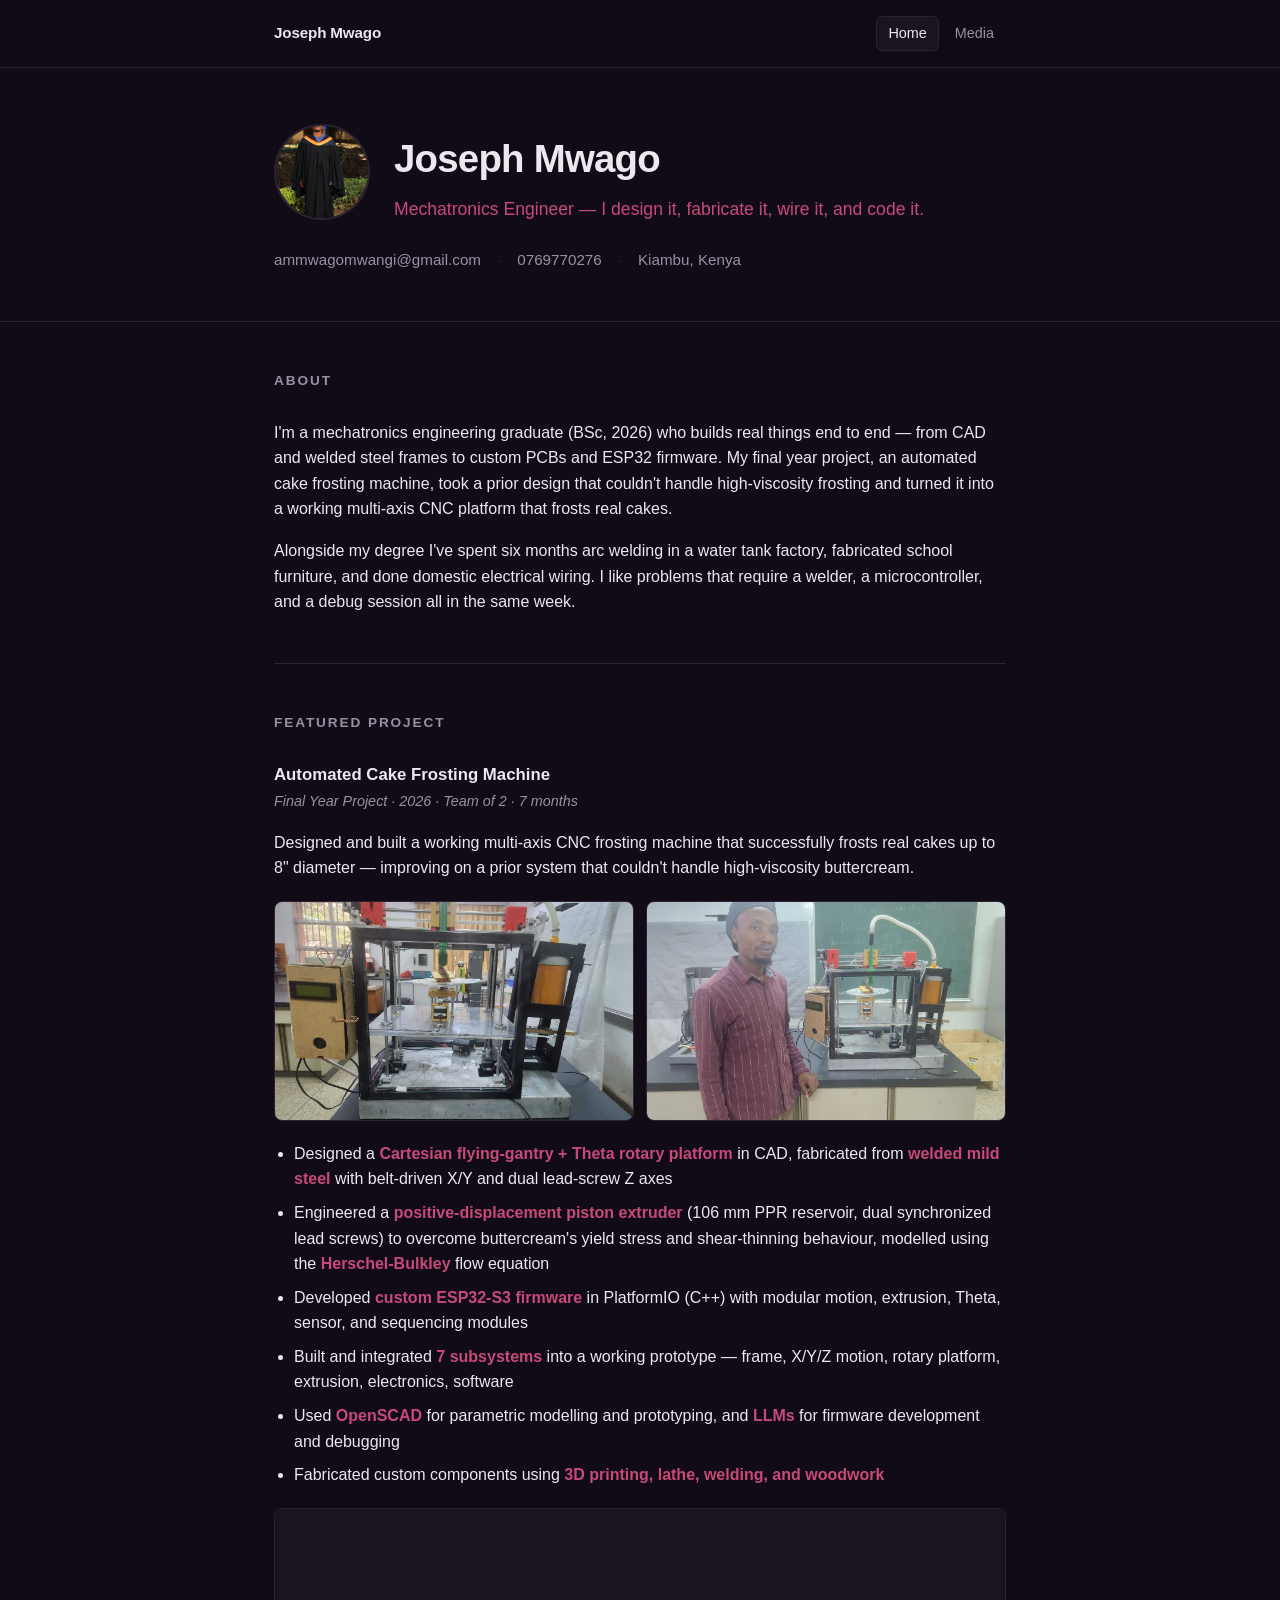
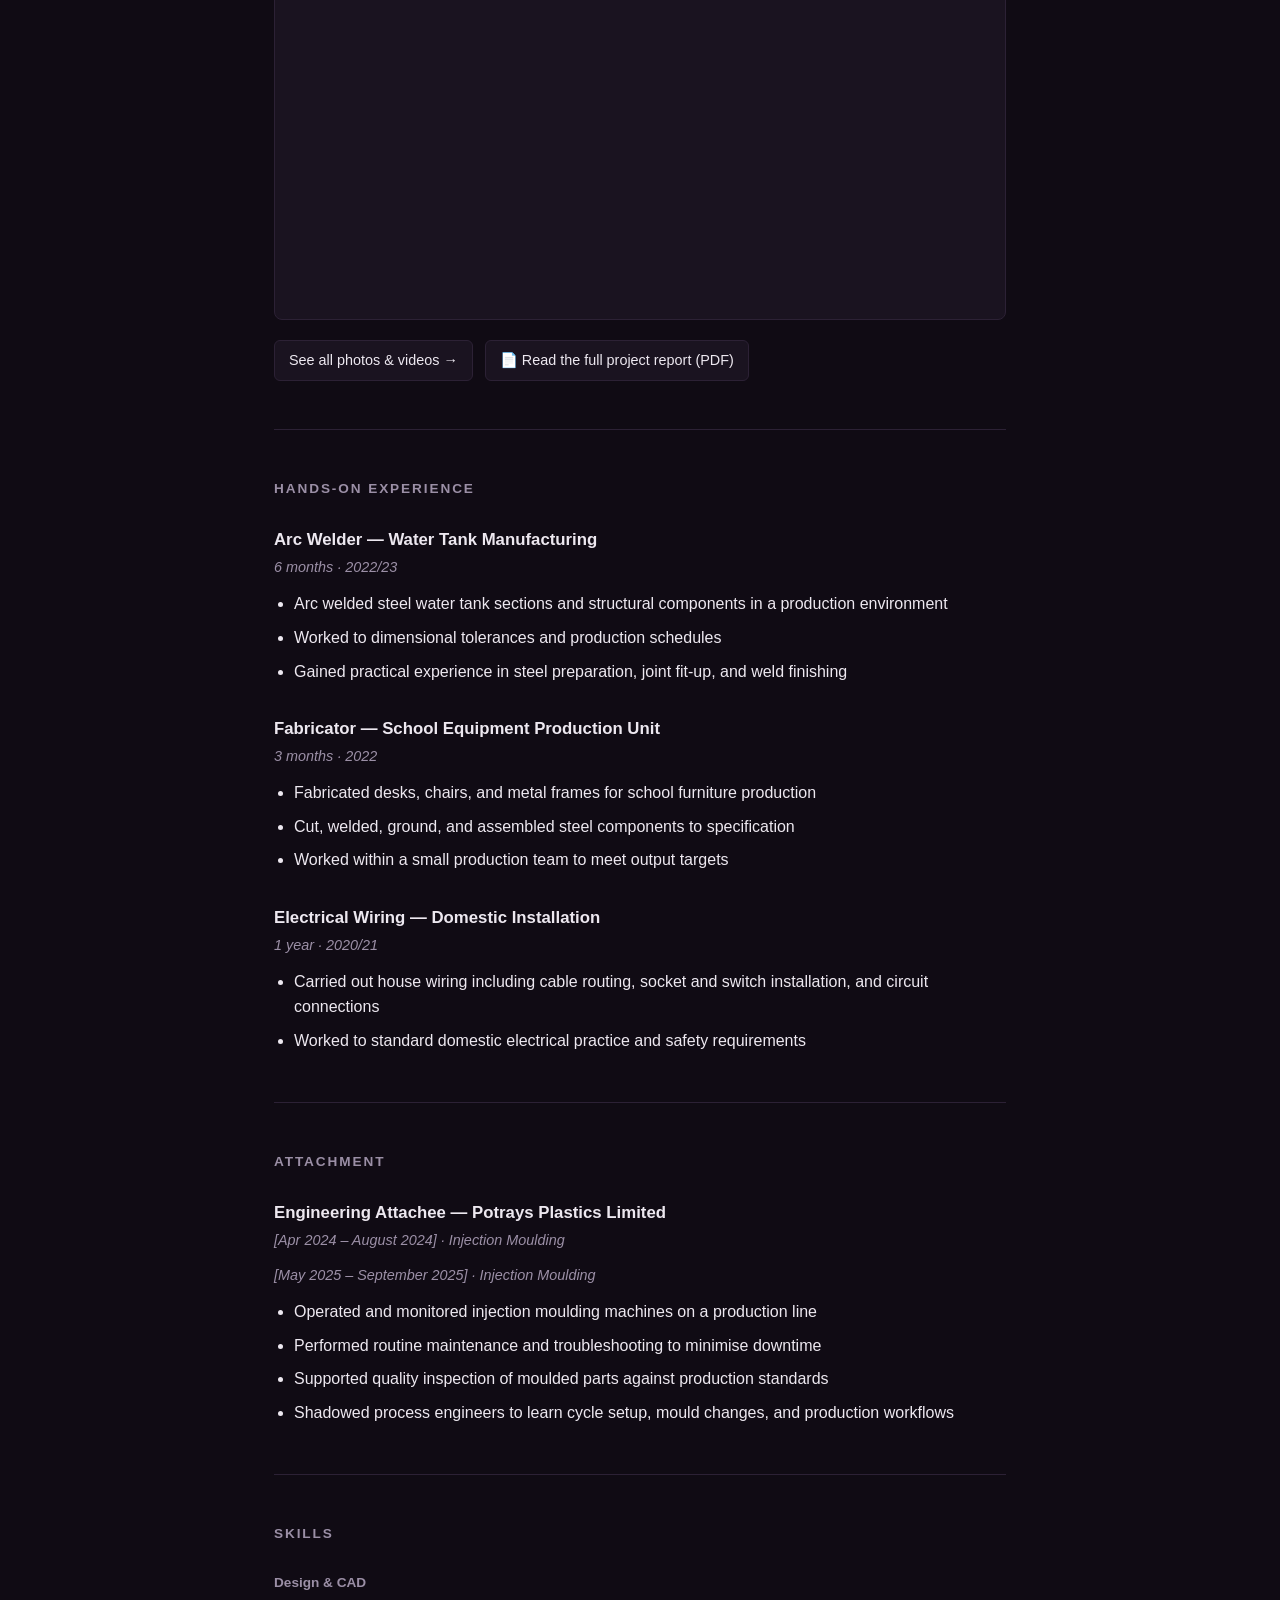
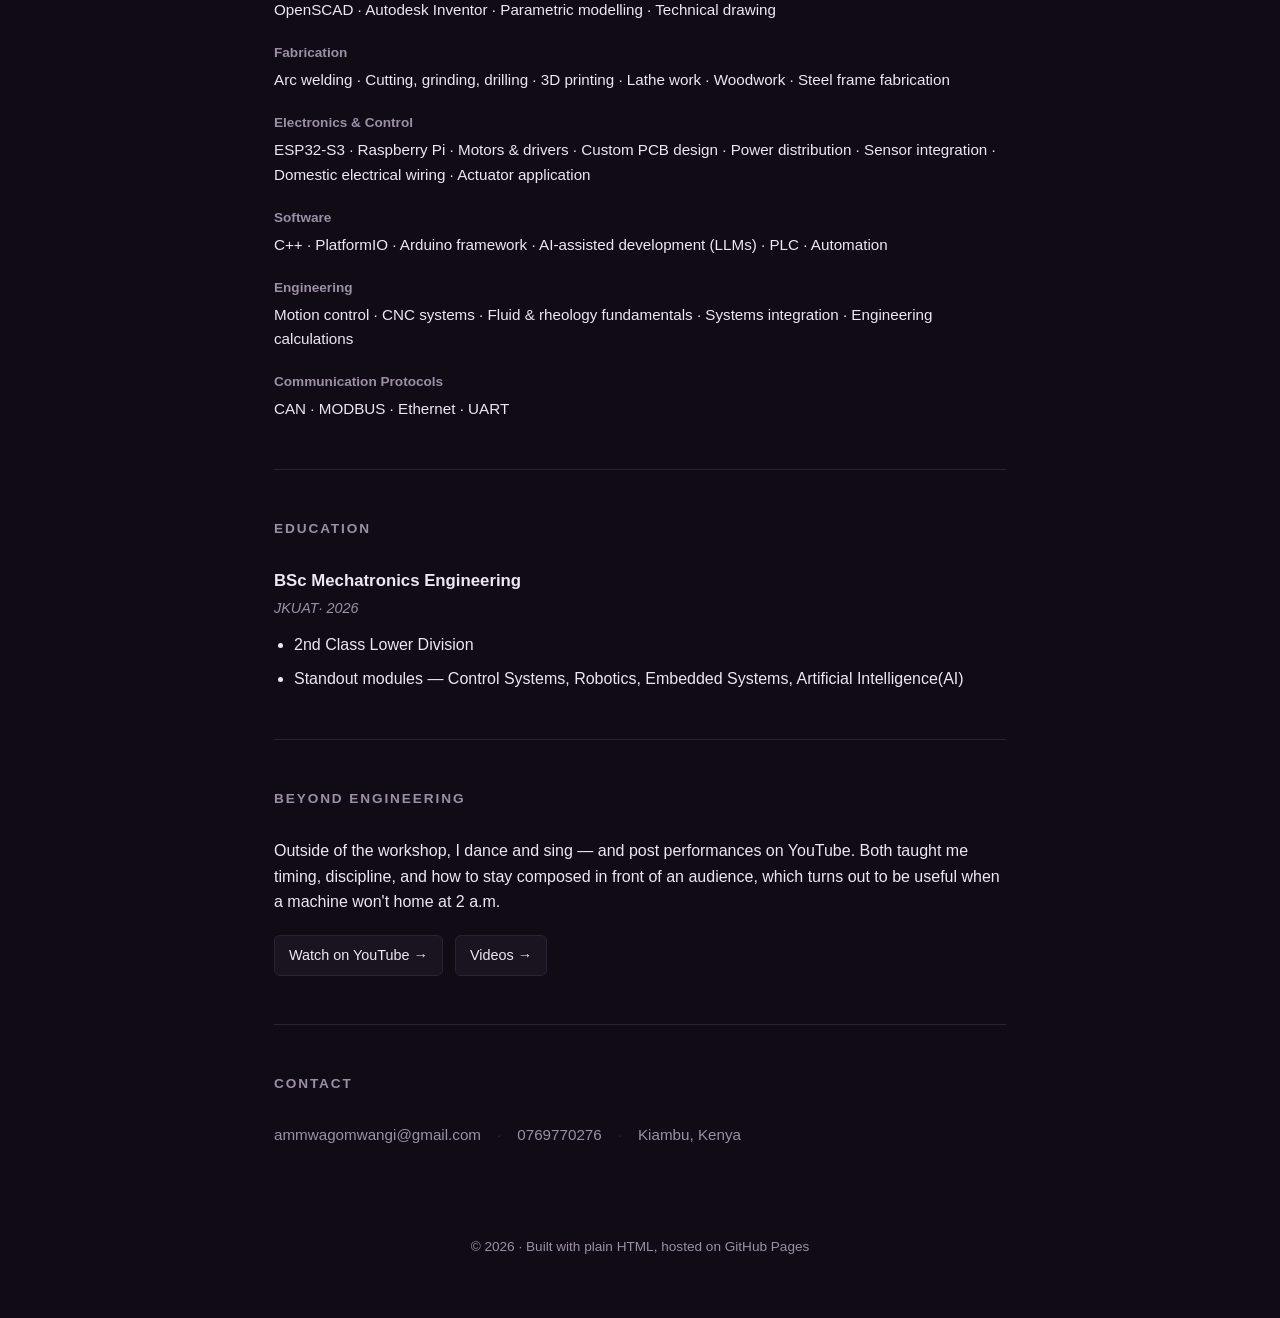
==== index.html @ ef643265 "Update index.html" ====
<!DOCTYPE html>
<html lang="en">
<head>
<meta charset="UTF-8">
<meta name="viewport" content="width=device-width, initial-scale=1.0">
<title>Joseph Mwago — Mechatronics Engineer</title>
<meta name="description" content="Mechatronics engineer — I design it, weld it, wire it, and code it.">
<link rel="stylesheet" href="css/style.css">
</head>
<body>

<nav class="topnav">
  <div class="wrap nav-wrap">
    <a href="index.html" class="nav-brand">Joseph Mwago</a>
    <div class="nav-links">
      <a href="index.html" class="active">Home</a>
      <a href="media.html">Media</a>
    </div>
  </div>
</nav>

<header class="hero">
  <div class="wrap">
    <div class="hero-top">
      <a href="images/profile.jpg" target="_blank">
  <img class="avatar" src="images/profile.jpg" alt="Joseph Mwago"
       onerror="this.style.display='none'">
</a>
      <div>
        <h1>Joseph Mwago</h1>
        <p class="tagline">Mechatronics Engineer — I design it, fabricate it, wire it, and code it.</p>
      </div>
    </div>
    <div class="contact">
      <a href="mailto:[email]">ammwagomwangi@gmail.com</a>
      <span class="sep">·</span>
      <span>0769770276</span>
      <span class="sep">·</span>
      <span>Kiambu, Kenya</span>
    </div>
  </div>
</header>

<main class="wrap">

  <section class="about">
    <h2>About</h2>
    <p>I'm a mechatronics engineering graduate (BSc, 2026) who builds real things end to end — from CAD and welded steel frames to custom PCBs and ESP32 firmware. My final year project, an automated cake frosting machine, took a prior design that couldn't handle high-viscosity frosting and turned it into a working multi-axis CNC platform that frosts real cakes.</p>
    <p>Alongside my degree I've spent six months arc welding in a water tank factory, fabricated school furniture, and done domestic electrical wiring. I like problems that require a welder, a microcontroller, and a debug session all in the same week.</p>
  </section>

  <section>
    <h2>Featured Project</h2>
    <div class="entry">
      <h3>Automated Cake Frosting Machine</h3>
      <p class="meta">Final Year Project · 2026 · Team of 2 · 7 months</p>
      <p>Designed and built a working multi-axis CNC frosting machine that successfully frosts real cakes up to 8" diameter — improving on a prior system that couldn't handle high-viscosity buttercream.</p>

      <div class="gallery gallery-2">
        <a href="images/photo-132.jpg" target="_blank">
  <img src="images/photo-132.jpg" alt="Frosting machine — front view" onerror="this.parentElement.style.display='none'">
</a>
<a href="images/photo-135.jpg" target="_blank">
  <img src="images/photo-135.jpg" alt="Frosting machine — isometric view" onerror="this.parentElement.style.display='none'">
</a>
      </div>

      <ul>
        <li>Designed a <strong>Cartesian flying-gantry + Theta rotary platform</strong> in CAD, fabricated from <strong>welded mild steel</strong> with belt-driven X/Y and dual lead-screw Z axes</li>
        <li>Engineered a <strong>positive-displacement piston extruder</strong> (106 mm PPR reservoir, dual synchronized lead screws) to overcome buttercream's yield stress and shear-thinning behaviour, modelled using the <strong>Herschel-Bulkley</strong> flow equation</li>
        <li>Developed <strong>custom ESP32-S3 firmware</strong> in PlatformIO (C++) with modular motion, extrusion, Theta, sensor, and sequencing modules</li>
        <li>Built and integrated <strong>7 subsystems</strong> into a working prototype — frame, X/Y/Z motion, rotary platform, extrusion, electronics, software</li>
        <li>Used <strong>OpenSCAD</strong> for parametric modelling and prototyping, and <strong>LLMs</strong> for firmware development and debugging</li>
        <li>Fabricated custom components using <strong>3D printing, lathe, welding, and woodwork</strong></li>
      </ul>
      <div class="video-embed">
        <iframe src="https://go.screenpal.com/player/cOQXiVnwE08"
                title="Cake frosting demo"
                loading="lazy" allowfullscreen frameborder="0" scrolling="no"></iframe>
      </div>
      <div class="project-links">
        <a href="media.html">See all photos &amp; videos →</a>
        <a href="report/report.pdf">📄 Read the full project report (PDF)</a>
      </div>
    </div>
  </section>

  <section>
    <h2>Hands-On Experience</h2>

    <div class="entry">
      <h3>Arc Welder — Water Tank Manufacturing</h3>
      <p class="meta">6 months · 2022/23 </p>
      <ul>
        <li>Arc welded steel water tank sections and structural components in a production environment</li>
        <li>Worked to dimensional tolerances and production schedules</li>
        <li>Gained practical experience in steel preparation, joint fit-up, and weld finishing</li>
      </ul>
    </div>

    <div class="entry">
      <h3>Fabricator — School Equipment Production Unit</h3>
      <p class="meta">3 months · 2022</p>
      <ul>
        <li>Fabricated desks, chairs, and metal frames for school furniture production</li>
        <li>Cut, welded, ground, and assembled steel components to specification</li>
        <li>Worked within a small production team to meet output targets</li>
      </ul>
    </div>

    <div class="entry">
      <h3>Electrical Wiring — Domestic Installation</h3>
      <p class="meta">1 year · 2020/21</p>
      <ul>
        <li>Carried out house wiring including cable routing, socket and switch installation, and circuit connections</li>
        <li>Worked to standard domestic electrical practice and safety requirements</li>
      </ul>
    </div>
  </section>

  <section>
    <h2>Attachment</h2>
    <div class="entry">
      <h3>Engineering Attachee — Potrays Plastics Limited</h3>
      <p class="meta">[Apr 2024 – August 2024] · Injection Moulding</p>
      <p class="meta">[May 2025 – September 2025] · Injection Moulding</p>
      <ul>
        <li>Operated and monitored injection moulding machines on a production line</li>
        <li>Performed routine maintenance and troubleshooting to minimise downtime</li>
        <li>Supported quality inspection of moulded parts against production standards</li>
        <li>Shadowed process engineers to learn cycle setup, mould changes, and production workflows</li>
      </ul>
    </div>
  </section>

  <section>
    <h2>Skills</h2>

    <div class="skill-group">
      <div class="label">Design &amp; CAD</div>
      <div class="items">OpenSCAD · Autodesk Inventor · Parametric modelling · Technical drawing</div>
    </div>
    <div class="skill-group">
      <div class="label">Fabrication</div>
      <div class="items">Arc welding · Cutting, grinding, drilling · 3D printing · Lathe work · Woodwork · Steel frame fabrication</div>
    </div>
    <div class="skill-group">
      <div class="label">Electronics &amp; Control</div>
      <div class="items">ESP32-S3 · Raspberry Pi · Motors &amp; drivers · Custom PCB design · Power distribution · Sensor integration · Domestic electrical wiring · Actuator application</div>
    </div>
    <div class="skill-group">
      <div class="label">Software</div>
      <div class="items">C++ · PlatformIO · Arduino framework · AI-assisted development (LLMs) · PLC · Automation</div>
    </div>
    <div class="skill-group">
      <div class="label">Engineering</div>
      <div class="items">Motion control · CNC systems · Fluid &amp; rheology fundamentals · Systems integration · Engineering calculations</div>
    </div>
   <div class="skill-group">
  <div class="label">Communication Protocols</div>
  <div class="items">CAN · MODBUS · Ethernet · UART</div>
</div>
  </section>

  <section>
    <h2>Education</h2>
    <div class="entry">
      <h3>BSc Mechatronics Engineering</h3>
      <p class="meta">JKUAT· 2026</p>
      <ul>
        <li>2nd Class Lower Division</li>
        <li>Standout modules —  Control Systems, Robotics, Embedded Systems, Artificial Intelligence(AI)</li>
      </ul>
    </div>
  </section>

  <section class="beyond">
    <h2>Beyond Engineering</h2>
    <p>Outside of the workshop, I dance and sing — and post performances on YouTube. Both taught me timing, discipline, and how to stay composed in front of an audience, which turns out to be useful when a machine won't home at 2 a.m.</p>
    <div class="project-links">
      <a href="https://www.youtube.com/watch?v=da2PcmJx1p8&list=RDda2PcmJx1p8&start_radio=1&pp=ygUQdXNpbmlob2xkbWUgZG93bqAHAQ%3D%3D">Watch on YouTube →</a>
      <a href="https://www.tiktok.com/@managrilla">Videos →</a>
    </div>
  </section>

  <section>
    <h2>Contact</h2>
    <div class="contact">
      <a href="mailto:ammwagomwangi@gmail.com">ammwagomwangi@gmail.com</a>
      <span class="sep">·</span>
      <span>0769770276</span>
      <span class="sep">·</span>
      <span>Kiambu, Kenya</span>
    </div>
  </section>

</main>

<footer>
  <div class="wrap">
    © 2026 · Built with plain HTML, hosted on GitHub Pages
  </div>
</footer>

</body>
</html>
---- css/style.css ----
:root {
  --bg: #100b14;
  --surface: #1a1320;
  --surface-hi: #221a2b;
  --border: #2c2135;
  --text: #ede8f0;
  --muted: #9b8fa6;
  --accent: #a33661;
  --accent-hover: #c94a7a;
  --accent-dim: #6b2140;
  --maxw: 780px;
}

* { box-sizing: border-box; }
html { scroll-behavior: smooth; }

body {
  margin: 0;
  background: var(--bg);
  color: var(--text);
  font-family: -apple-system, BlinkMacSystemFont, "Segoe UI", Roboto, Helvetica, Arial, sans-serif;
  line-height: 1.6;
  font-size: 16px;
  -webkit-font-smoothing: antialiased;
}

.wrap {
  max-width: var(--maxw);
  margin: 0 auto;
  padding: 0 24px;
}

/* Top nav */
.topnav {
  border-bottom: 1px solid var(--border);
  background: rgba(16, 11, 20, 0.85);
  backdrop-filter: blur(8px);
  position: sticky;
  top: 0;
  z-index: 50;
}
.nav-wrap {
  display: flex;
  align-items: center;
  justify-content: space-between;
  padding-top: 16px;
  padding-bottom: 16px;
}
.nav-brand {
  color: var(--text);
  text-decoration: none;
  font-weight: 600;
  font-size: 0.95rem;
  letter-spacing: -0.01em;
}
.nav-links {
  display: flex;
  gap: 4px;
}
.nav-links a {
  color: var(--muted);
  text-decoration: none;
  font-size: 0.9rem;
  padding: 6px 12px;
  border-radius: 6px;
  transition: color 0.15s, background 0.15s;
}
.nav-links a:hover {
  color: var(--text);
  background: var(--surface);
}
.nav-links a.active {
  color: var(--text);
  background: var(--surface);
  border: 1px solid var(--border);
  padding: 5px 11px;
}

/* Hero */
header.hero {
  padding: 56px 0 48px;
  border-bottom: 1px solid var(--border);
}
.hero-top {
  display: flex;
  align-items: center;
  gap: 24px;
  margin-bottom: 20px;
}
.avatar-link {
  display: inline-block;
  border-radius: 50%;
  line-height: 0;
  flex-shrink: 0;
  transition: transform 0.15s, box-shadow 0.15s;
}
.avatar-link:hover {
  transform: scale(1.04);
  box-shadow: 0 0 0 3px var(--accent-dim);
}
.avatar {
  width: 96px;
  height: 96px;
  border-radius: 50%;
  object-fit: cover;
  border: 2px solid var(--border);
  flex-shrink: 0;
  background: var(--surface);
}
header.hero h1 {
  font-size: 2.4rem;
  margin: 0 0 6px;
  letter-spacing: -0.02em;
}
header.hero .tagline {
  font-size: 1.1rem;
  color: var(--accent-hover);
  margin: 0;
  font-weight: 500;
}
/* Contact strip */
.contact {
  display: flex;
  flex-wrap: wrap;
  gap: 8px 16px;
  font-size: 0.95rem;
  color: var(--muted);
}
.contact a {
  color: var(--muted);
  text-decoration: none;
  border-bottom: 1px solid transparent;
  transition: color 0.15s, border-color 0.15s;
}
.contact a:hover {
  color: var(--accent-hover);
  border-bottom-color: var(--accent-dim);
}
.contact span.sep { color: var(--border); }

/* Sections */
section {
  padding: 48px 0;
  border-bottom: 1px solid var(--border);
}
section:last-of-type { border-bottom: none; }
h2 {
  font-size: 0.85rem;
  text-transform: uppercase;
  letter-spacing: 0.14em;
  color: var(--muted);
  margin: 0 0 28px;
  font-weight: 600;
}

/* About */
.about p { margin: 0 0 16px; }
.about p:last-child { margin-bottom: 0; }

/* Entries */
.entry { margin-bottom: 32px; }
.entry:last-child { margin-bottom: 0; }
.entry h3 {
  font-size: 1.05rem;
  margin: 0 0 2px;
  font-weight: 600;
}
.entry .meta {
  font-size: 0.9rem;
  color: var(--muted);
  margin: 0 0 12px;
  font-style: italic;
}
.entry ul { margin: 0; padding-left: 20px; }
.entry li { margin-bottom: 8px; }
.entry li:last-child { margin-bottom: 0; }
.entry li strong { color: var(--accent-hover); font-weight: 600; }

/* Project links */
.project-links {
  margin-top: 20px;
  display: flex;
  flex-wrap: wrap;
  gap: 12px;
}
.project-links a {
  display: inline-block;
  padding: 8px 14px;
  background: var(--surface);
  border: 1px solid var(--border);
  border-radius: 6px;
  color: var(--text);
  text-decoration: none;
  font-size: 0.9rem;
  transition: border-color 0.15s, background 0.15s, color 0.15s;
}
.project-links a:hover {
  border-color: var(--accent-dim);
  background: var(--surface-hi);
  color: var(--accent-hover);
}

/* Gallery */
.gallery {
  display: grid;
  grid-template-columns: repeat(auto-fit, minmax(220px, 1fr));
  gap: 12px;
  margin: 20px 0 20px;
}
.gallery-2 {
  grid-template-columns: repeat(auto-fit, minmax(280px, 1fr));
}
.gallery img {
  width: 100%;
  height: 220px;
  object-fit: cover;
  border-radius: 8px;
  border: 1px solid var(--border);
  background: var(--surface);
  display: block;
  transition: transform 0.2s, border-color 0.2s;
  cursor: zoom-in;
}
.gallery img:hover {
  transform: scale(1.01);
  border-color: var(--accent-dim);
}

/* Skills */
.skill-group { margin-bottom: 20px; }
.skill-group:last-child { margin-bottom: 0; }
.skill-group .label {
  font-size: 0.85rem;
  color: var(--muted);
  margin-bottom: 4px;
  font-weight: 600;
}
.skill-group .items { font-size: 0.95rem; }

/* Beyond section */
.beyond p {
  margin: 0 0 8px;
  color: var(--text);
}

/* Footer */
footer {
  padding: 40px 0 60px;
  font-size: 0.85rem;
  color: var(--muted);
  text-align: center;
}
footer a {
  color: var(--muted);
  text-decoration: none;
  border-bottom: 1px solid var(--border);
}
footer a:hover { color: var(--accent-hover); }

/* Responsive */
@media (max-width: 600px) {
  header.hero { padding: 40px 0 36px; }
  .hero-top { flex-direction: column; align-items: flex-start; gap: 16px; }
  header.hero h1 { font-size: 1.9rem; }
  header.hero .tagline { font-size: 1rem; }
  .avatar { width: 80px; height: 80px; }
  section { padding: 36px 0; }
  .gallery img { height: 180px; }
}

/* Print */
@media print {
  :root {
    --bg: #fff; --surface: #fff; --text: #000; --muted: #555;
    --accent: #6b2140; --accent-hover: #6b2140; --border: #ddd;
  }
  body { font-size: 11pt; }
  .topnav, .project-links { display: none !important; }
  header.hero { padding: 0 0 20px; }
  section { padding: 16px 0; page-break-inside: avoid; }
  a { color: #000 !important; }
  .gallery img { height: 140px; }
}
/* ============ Compact hero for media page ============ */
.hero-compact {
  padding: 40px 0 32px;
}
.hero-compact h1 {
  font-size: 2rem;
  margin: 0 0 4px;
}
.hero-compact .tagline {
  font-size: 1rem;
  color: var(--muted);
  font-weight: 400;
}

/* ============ Tabs ============ */
.tabs {
  display: flex;
  gap: 4px;
  padding: 24px 0 0;
  border-bottom: 1px solid var(--border);
  margin-bottom: 32px;
}
.tab {
  background: transparent;
  border: none;
  color: var(--muted);
  font: inherit;
  font-size: 0.95rem;
  padding: 12px 18px;
  cursor: pointer;
  border-bottom: 2px solid transparent;
  margin-bottom: -1px;
  transition: color 0.15s, border-color 0.15s;
}
.tab:hover { color: var(--text); }
.tab.active {
  color: var(--text);
  border-bottom-color: var(--accent-hover);
  font-weight: 600;
}

.tab-panel { display: none; padding-bottom: 48px; }
.tab-panel.active { display: block; }

.panel-head {
  display: flex;
  align-items: center;
  justify-content: space-between;
  flex-wrap: wrap;
  gap: 12px;
  margin-bottom: 20px;
}
.panel-hint {
  color: var(--muted);
  font-size: 0.9rem;
  margin: 0;
}

/* Primary button */
.btn-primary {
  background: var(--accent);
  color: #fff;
  border: none;
  font: inherit;
  font-size: 0.9rem;
  font-weight: 600;
  padding: 10px 18px;
  border-radius: 6px;
  cursor: pointer;
  transition: background 0.15s;
}
.btn-primary:hover { background: var(--accent-hover); }

/* ============ Photo grid ============ */
.photo-grid {
  display: grid;
  grid-template-columns: repeat(auto-fill, minmax(180px, 1fr));
  gap: 8px;
}
.photo-grid img {
  width: 100%;
  aspect-ratio: 1 / 1;
  object-fit: cover;
  border-radius: 6px;
  border: 1px solid var(--border);
  background: var(--surface);
  cursor: zoom-in;
  transition: transform 0.15s, border-color 0.15s;
}
.photo-grid img:hover {
  transform: scale(1.02);
  border-color: var(--accent-dim);
}

/* ============ Video grid ============ */
.video-grid {
  display: grid;
  grid-template-columns: repeat(auto-fit, minmax(320px, 1fr));
  gap: 16px;
}

.video-item,
.video-embed {
  position: relative;
  aspect-ratio: 16 / 9;
  background: var(--surface);
  border: 1px solid var(--border);
  border-radius: 8px;
  overflow: hidden;
}

.video-item iframe,
.video-embed iframe {
  position: absolute;
  inset: 0;
  width: 100%;
  height: 100%;
  border: 0;
}

/* Home page hero video gets breathing room around it */
.video-embed {
  margin: 20px 0;
}
/* ============ Slideshow overlay ============ */
.slideshow {
  display: none;
  position: fixed;
  inset: 0;
  background: rgba(10, 6, 12, 0.97);
  z-index: 200;
  align-items: center;
  justify-content: center;
}
.slideshow.open { display: flex; }

.slideshow img {
  max-width: calc(100% - 160px);
  max-height: calc(100% - 80px);
  object-fit: contain;
  border-radius: 4px;
  user-select: none;
}

.ss-close {
  position: absolute;
  top: 20px;
  right: 24px;
  background: transparent;
  border: none;
  color: var(--text);
  font-size: 1.5rem;
  cursor: pointer;
  padding: 8px 12px;
  border-radius: 6px;
  transition: background 0.15s;
}
.ss-close:hover { background: rgba(255, 255, 255, 0.08); }

.ss-nav {
  position: absolute;
  top: 50%;
  transform: translateY(-50%);
  background: rgba(255, 255, 255, 0.04);
  border: 1px solid var(--border);
  color: var(--text);
  font-size: 2rem;
  width: 56px;
  height: 56px;
  border-radius: 50%;
  cursor: pointer;
  display: flex;
  align-items: center;
  justify-content: center;
  transition: background 0.15s, border-color 0.15s;
}
.ss-nav:hover {
  background: rgba(255, 255, 255, 0.09);
  border-color: var(--accent-dim);
}
.ss-prev { left: 24px; }
.ss-next { right: 24px; }

.ss-counter {
  position: absolute;
  bottom: 24px;
  left: 50%;
  transform: translateX(-50%);
  color: var(--muted);
  font-size: 0.9rem;
  letter-spacing: 0.05em;
}

@media (max-width: 600px) {
  .photo-grid { grid-template-columns: repeat(auto-fill, minmax(120px, 1fr)); }
  .slideshow img { max-width: calc(100% - 32px); }
  .ss-nav { width: 44px; height: 44px; font-size: 1.5rem; }
  .ss-prev { left: 8px; }
  .ss-next { right: 8px; }
  .panel-head { flex-direction: column; align-items: flex-start; }
}
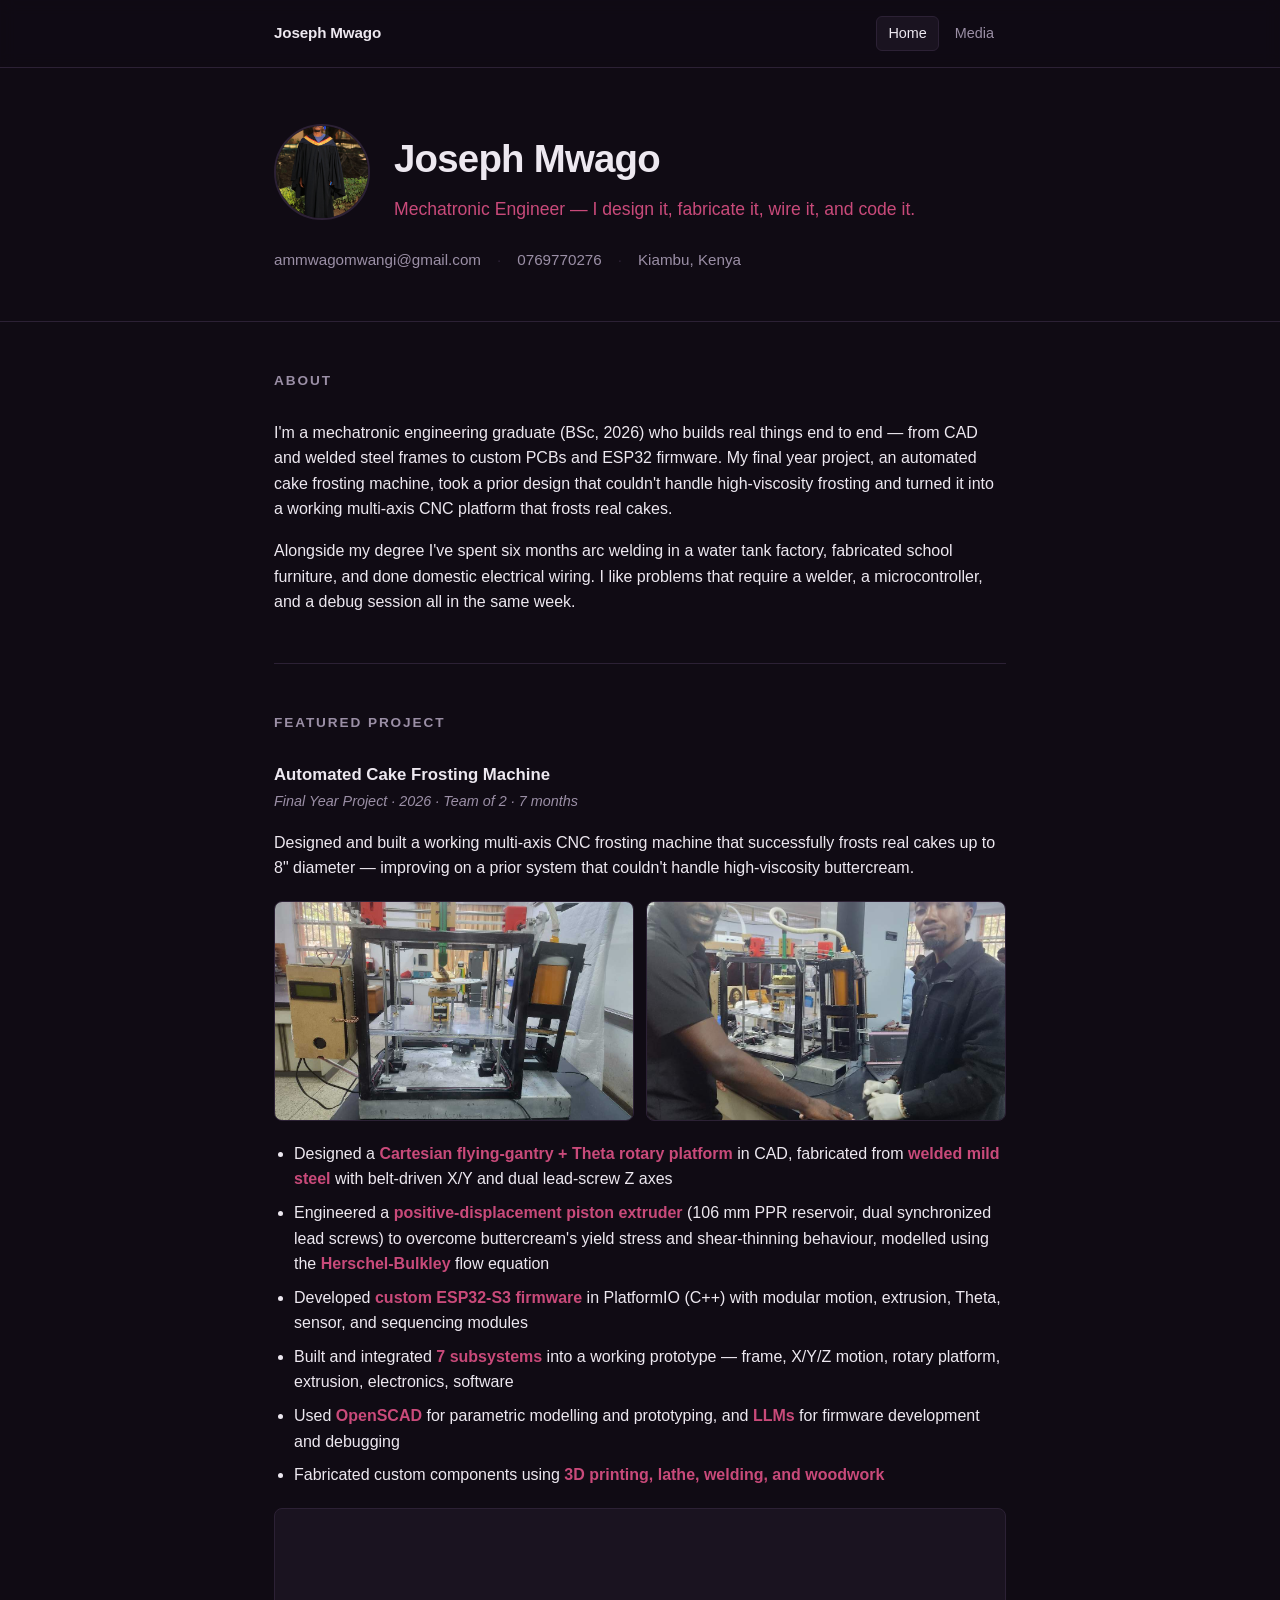
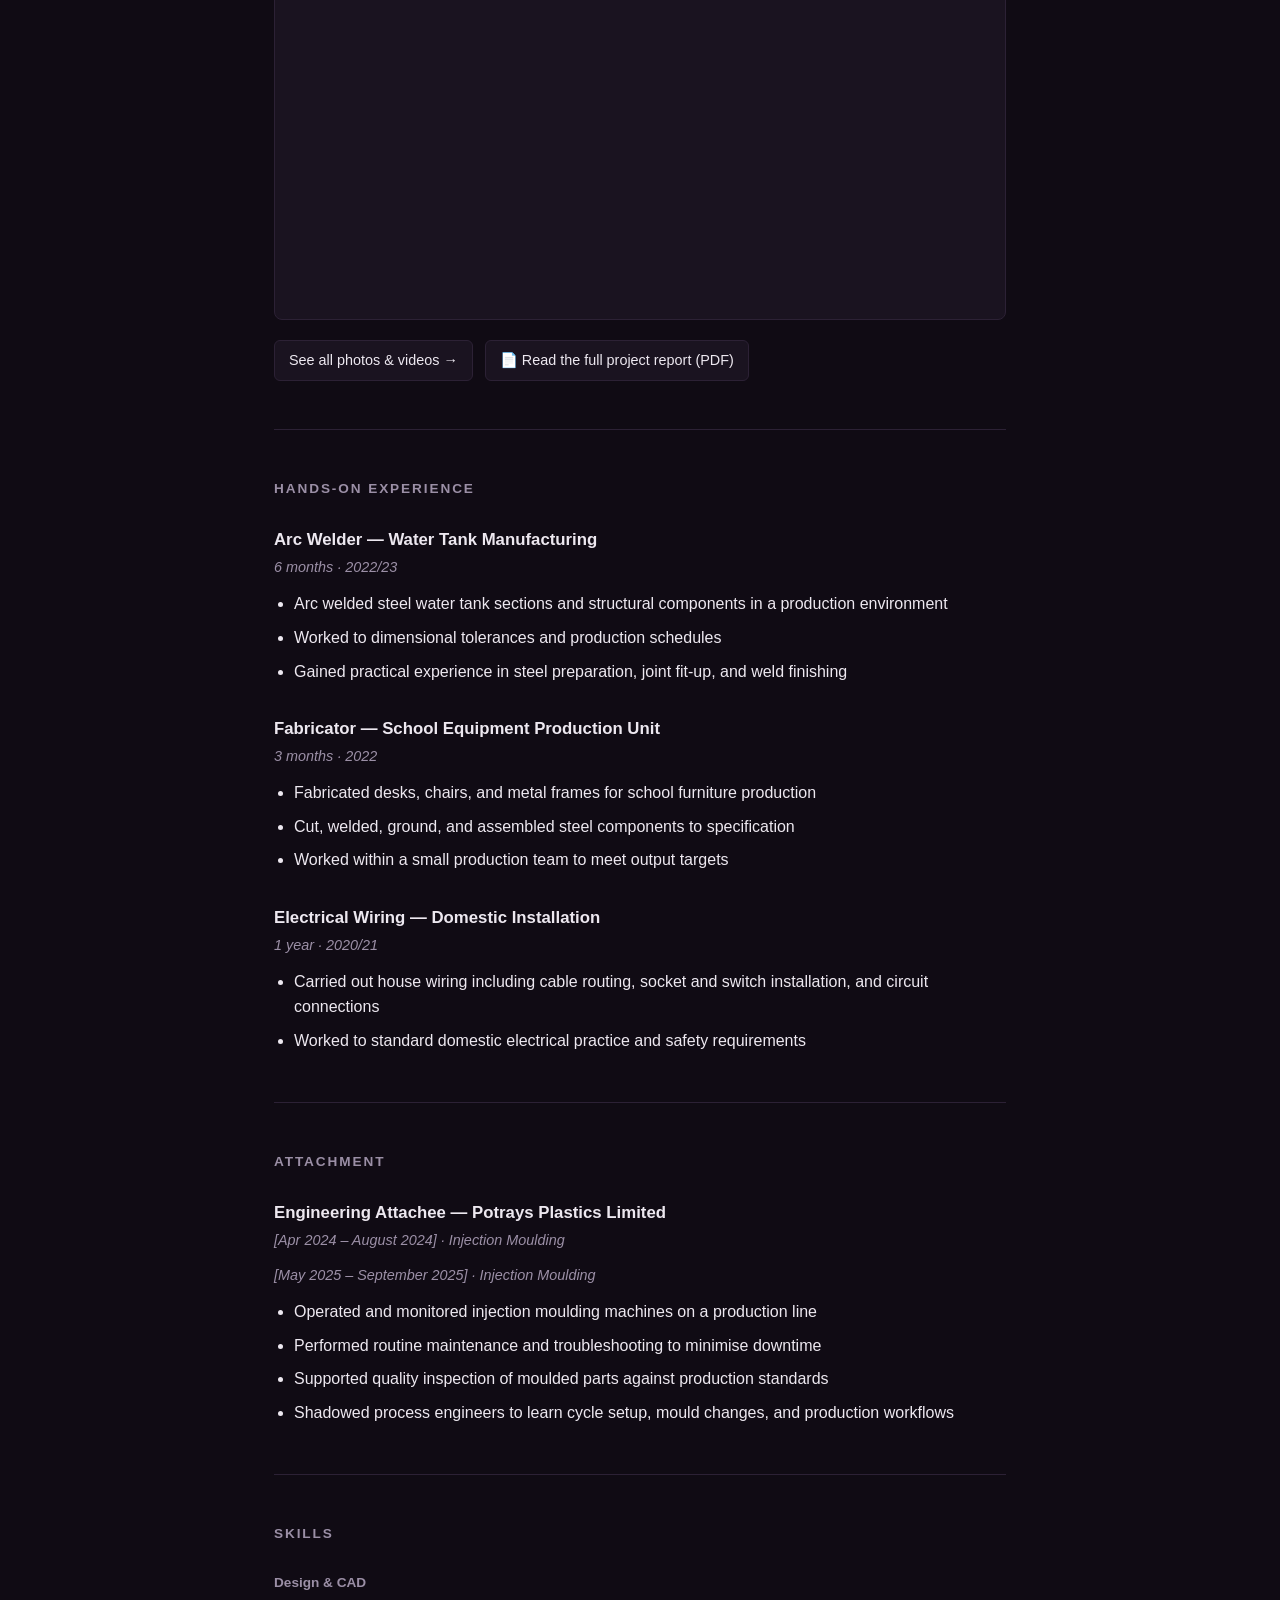
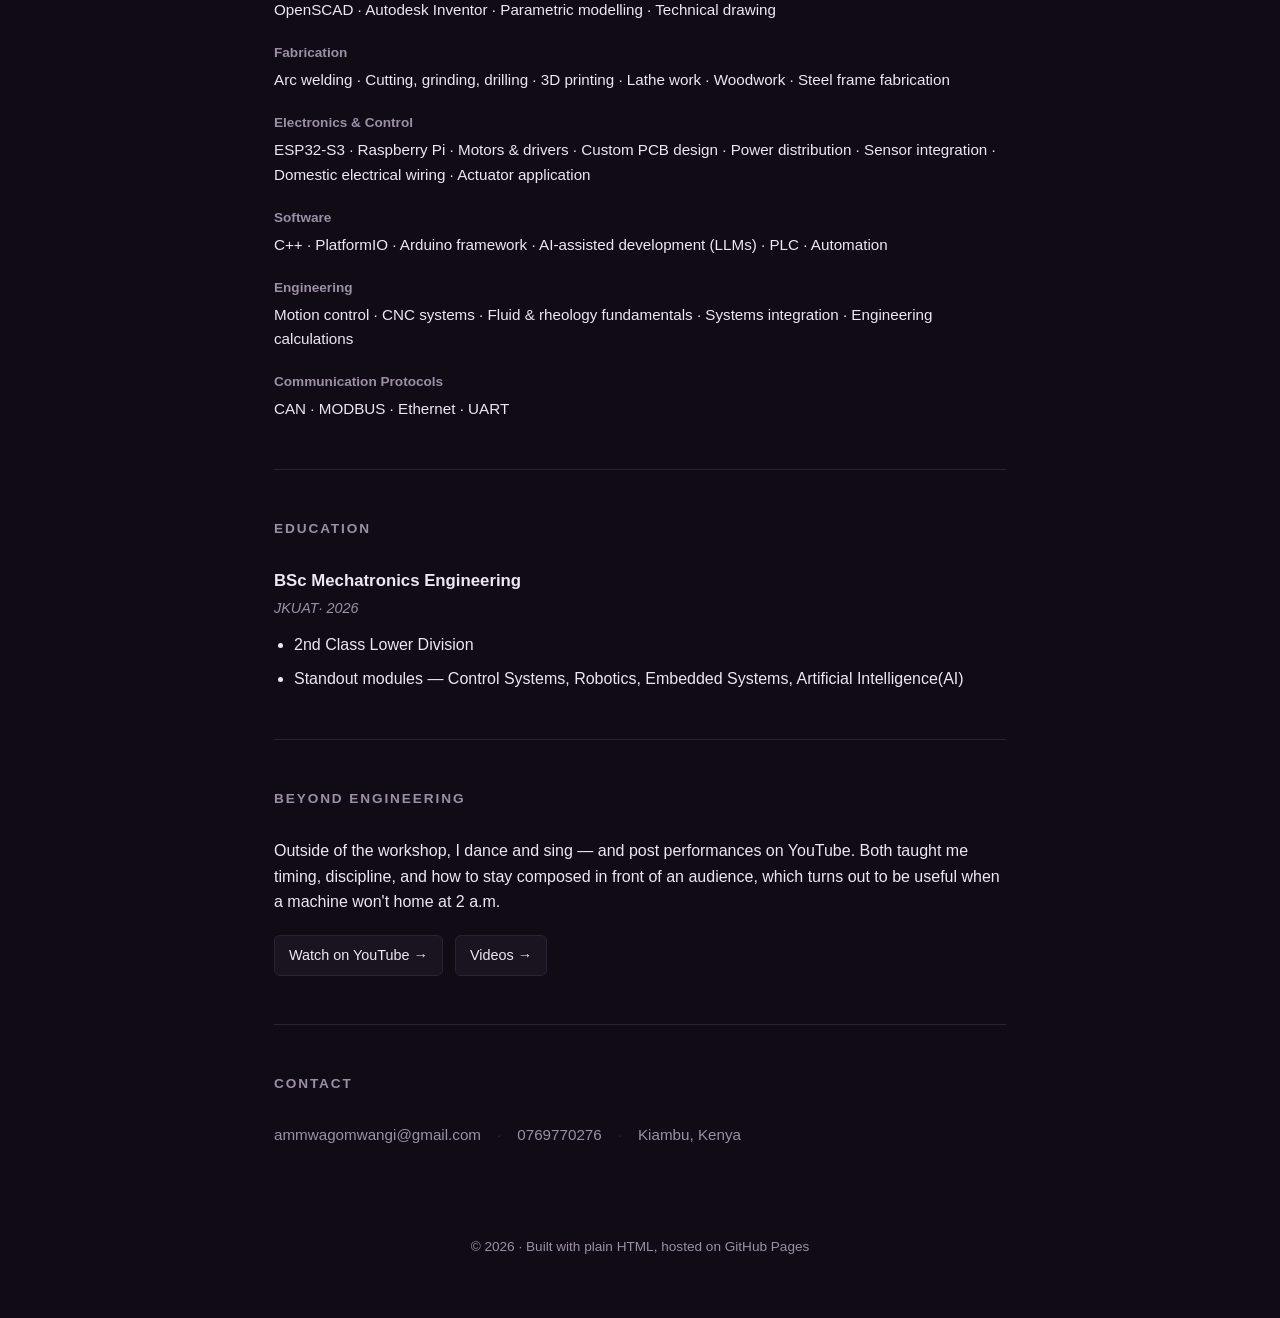
==== commit b0a600ce: "Update index.html" ====
--- a/index.html
+++ b/index.html
@@ -3,7 +3,7 @@
 <head>
 <meta charset="UTF-8">
 <meta name="viewport" content="width=device-width, initial-scale=1.0">
-<title>Joseph Mwago — Mechatronics Engineer</title>
+<title>Joseph Mwago — Mechatronic Engineer</title>
 <meta name="description" content="Mechatronics engineer — I design it, weld it, wire it, and code it.">
 <link rel="stylesheet" href="css/style.css">
 </head>
@@ -28,7 +28,7 @@
 </a>
       <div>
         <h1>Joseph Mwago</h1>
-        <p class="tagline">Mechatronics Engineer — I design it, fabricate it, wire it, and code it.</p>
+        <p class="tagline">Mechatronic Engineer — I design it, fabricate it, wire it, and code it.</p>
       </div>
     </div>
     <div class="contact">
@@ -45,7 +45,7 @@
 
   <section class="about">
     <h2>About</h2>
-    <p>I'm a mechatronics engineering graduate (BSc, 2026) who builds real things end to end — from CAD and welded steel frames to custom PCBs and ESP32 firmware. My final year project, an automated cake frosting machine, took a prior design that couldn't handle high-viscosity frosting and turned it into a working multi-axis CNC platform that frosts real cakes.</p>
+    <p>I'm a mechatronic engineering graduate (BSc, 2026) who builds real things end to end — from CAD and welded steel frames to custom PCBs and ESP32 firmware. My final year project, an automated cake frosting machine, took a prior design that couldn't handle high-viscosity frosting and turned it into a working multi-axis CNC platform that frosts real cakes.</p>
     <p>Alongside my degree I've spent six months arc welding in a water tank factory, fabricated school furniture, and done domestic electrical wiring. I like problems that require a welder, a microcontroller, and a debug session all in the same week.</p>
   </section>
 
@@ -61,7 +61,7 @@
   <img src="images/photo-132.jpg" alt="Frosting machine — front view" onerror="this.parentElement.style.display='none'">
 </a>
 <a href="images/photo-135.jpg" target="_blank">
-  <img src="images/photo-135.jpg" alt="Frosting machine — isometric view" onerror="this.parentElement.style.display='none'">
+  <img src="images/photo-135.jpg" alt="Da Engineers" onerror="this.parentElement.style.display='none'">
 </a>
       </div>
 
--- a/css/style.css
+++ b/css/style.css
@@ -275,7 +275,7 @@
     --accent: #6b2140; --accent-hover: #6b2140; --border: #ddd;
   }
   body { font-size: 11pt; }
-  .topnav, .project-links { display: none !important; }
+  .topnav, .project-links, .video-embed, .video-grid, .tabs, .slideshow { display: none !important; }
   header.hero { padding: 0 0 20px; }
   section { padding: 16px 0; page-break-inside: avoid; }
   a { color: #000 !important; }
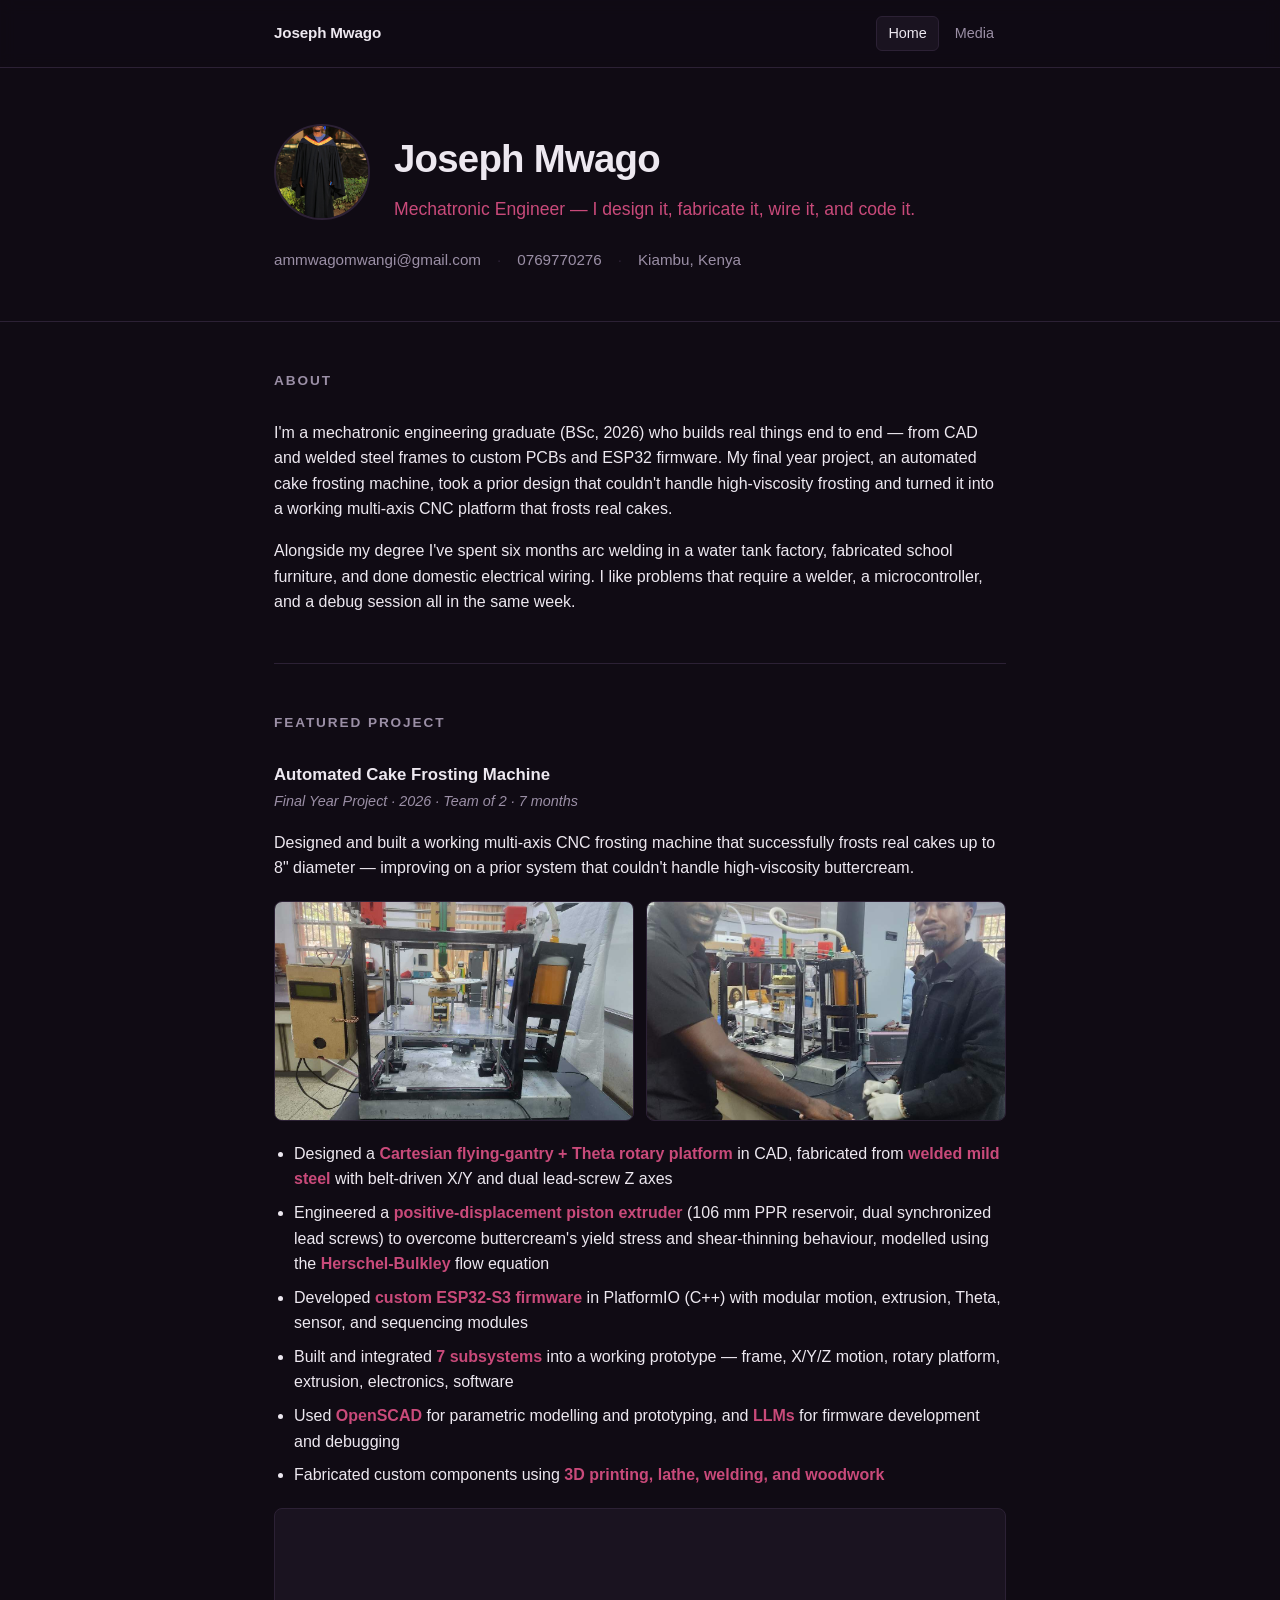
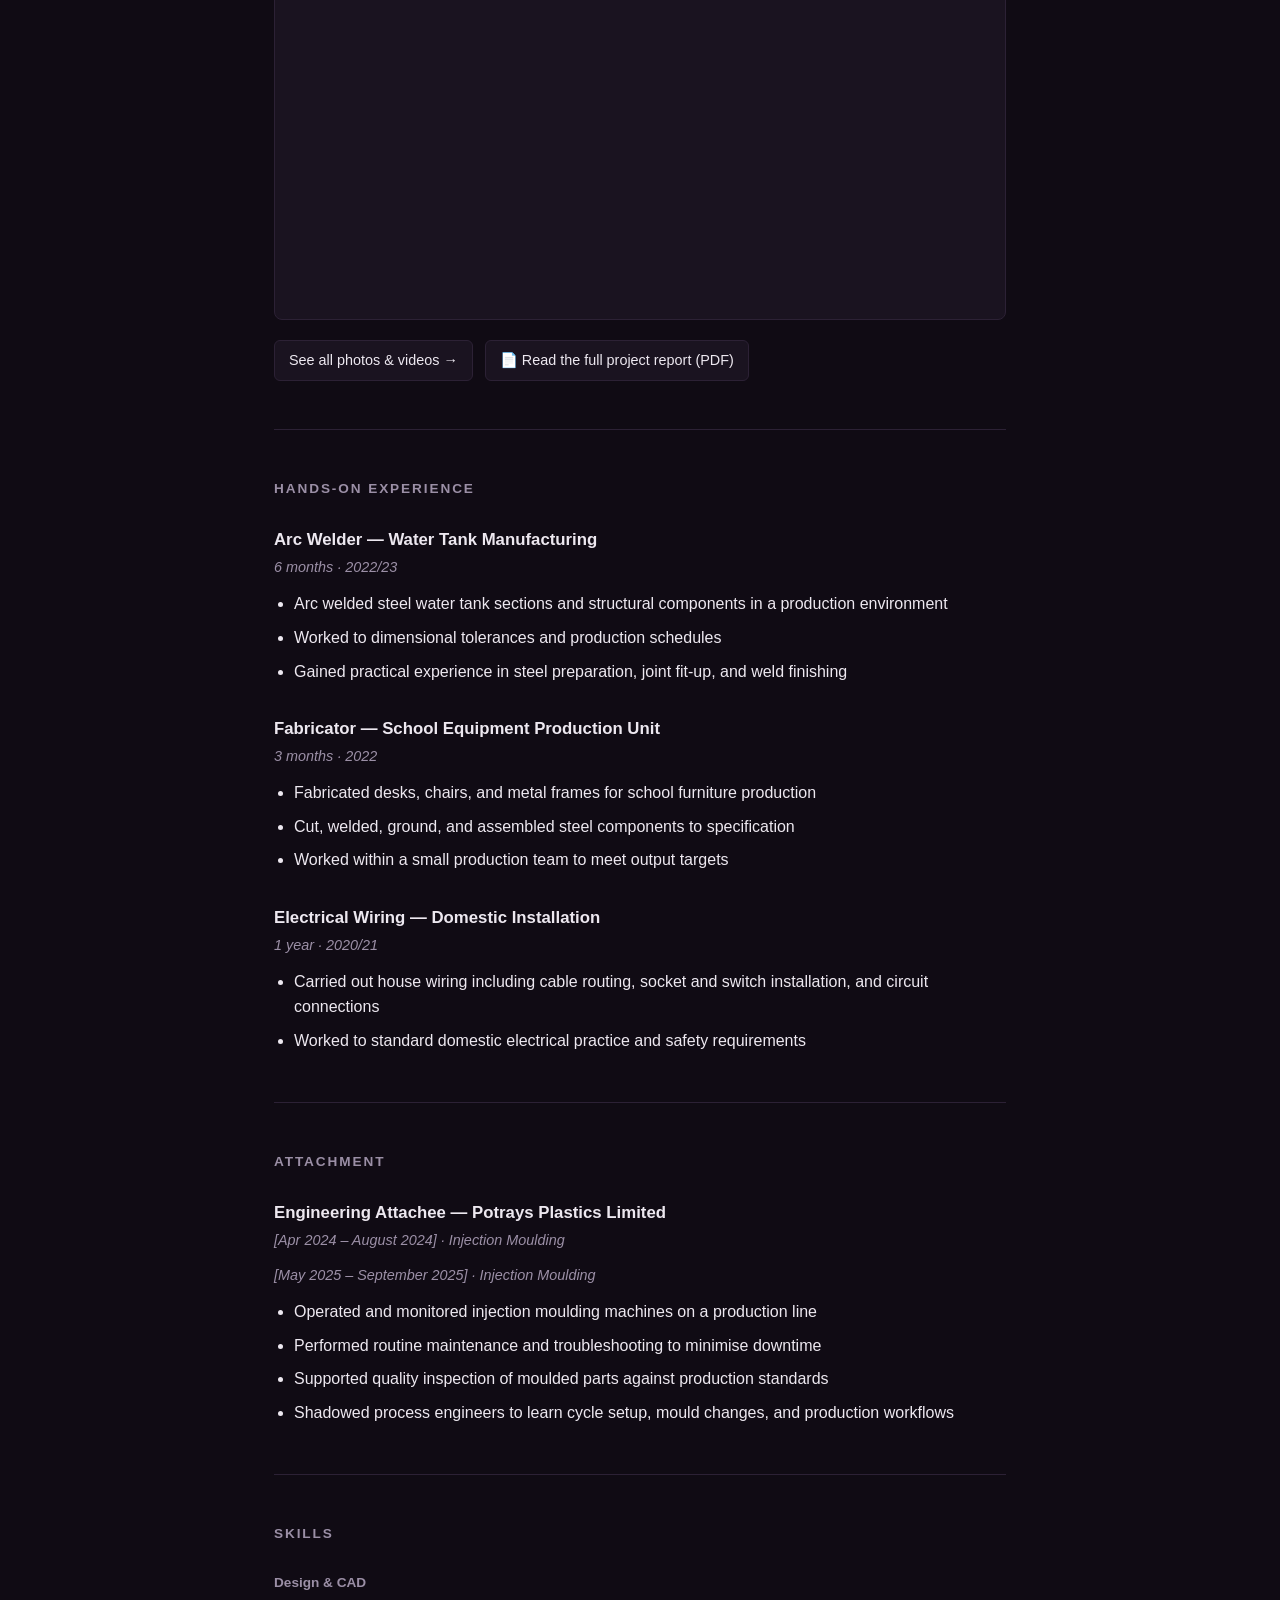
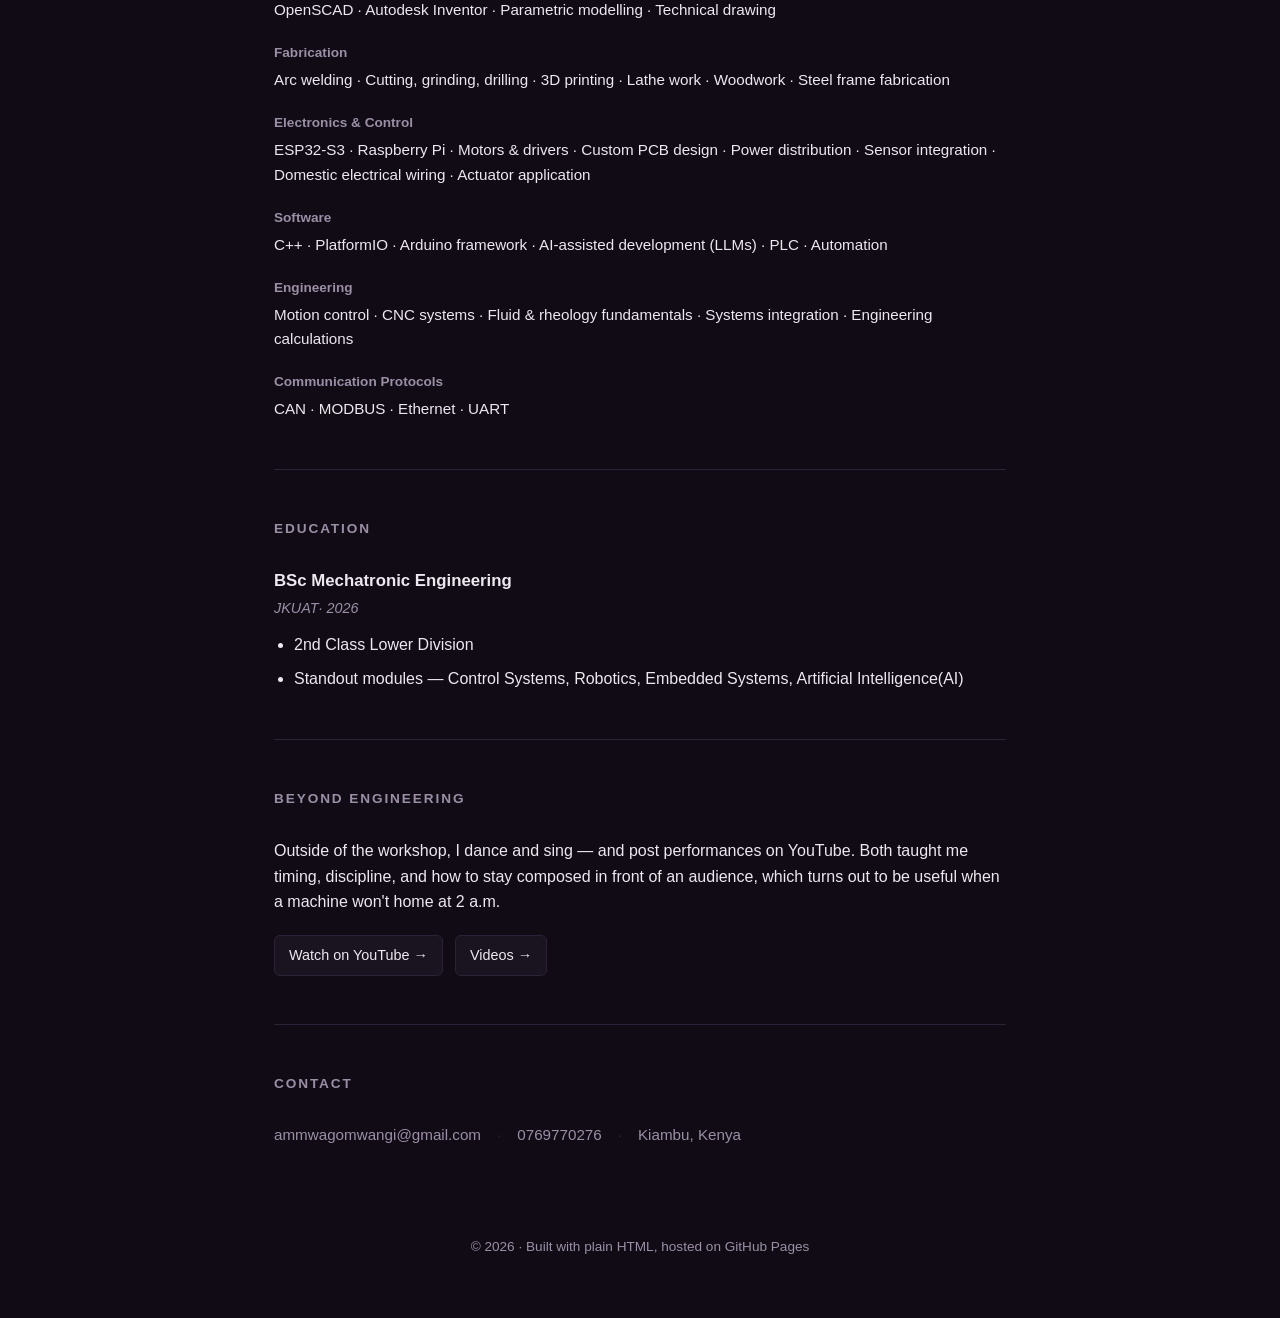
==== commit 95def231: "Update index.html" ====
--- a/index.html
+++ b/index.html
@@ -165,7 +165,7 @@
   <section>
     <h2>Education</h2>
     <div class="entry">
-      <h3>BSc Mechatronics Engineering</h3>
+      <h3>BSc Mechatronic Engineering</h3>
       <p class="meta">JKUAT· 2026</p>
       <ul>
         <li>2nd Class Lower Division</li>
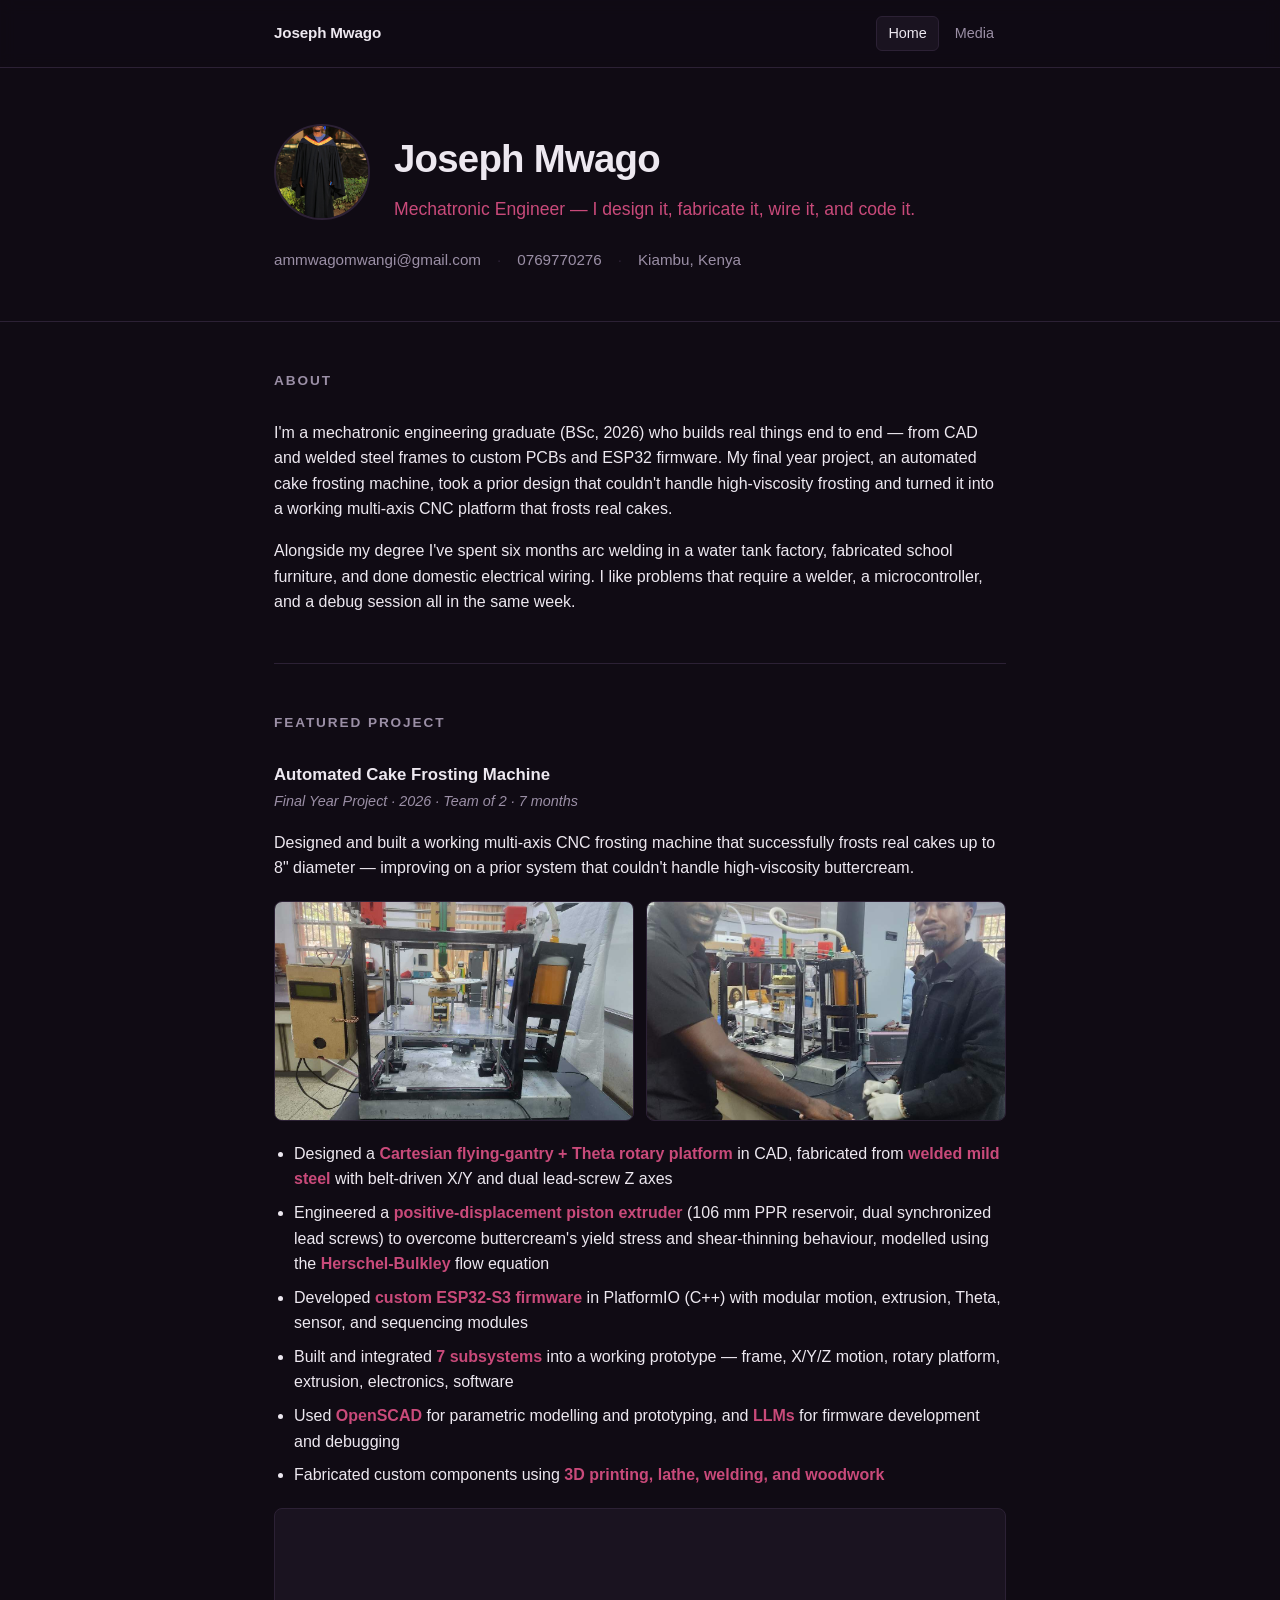
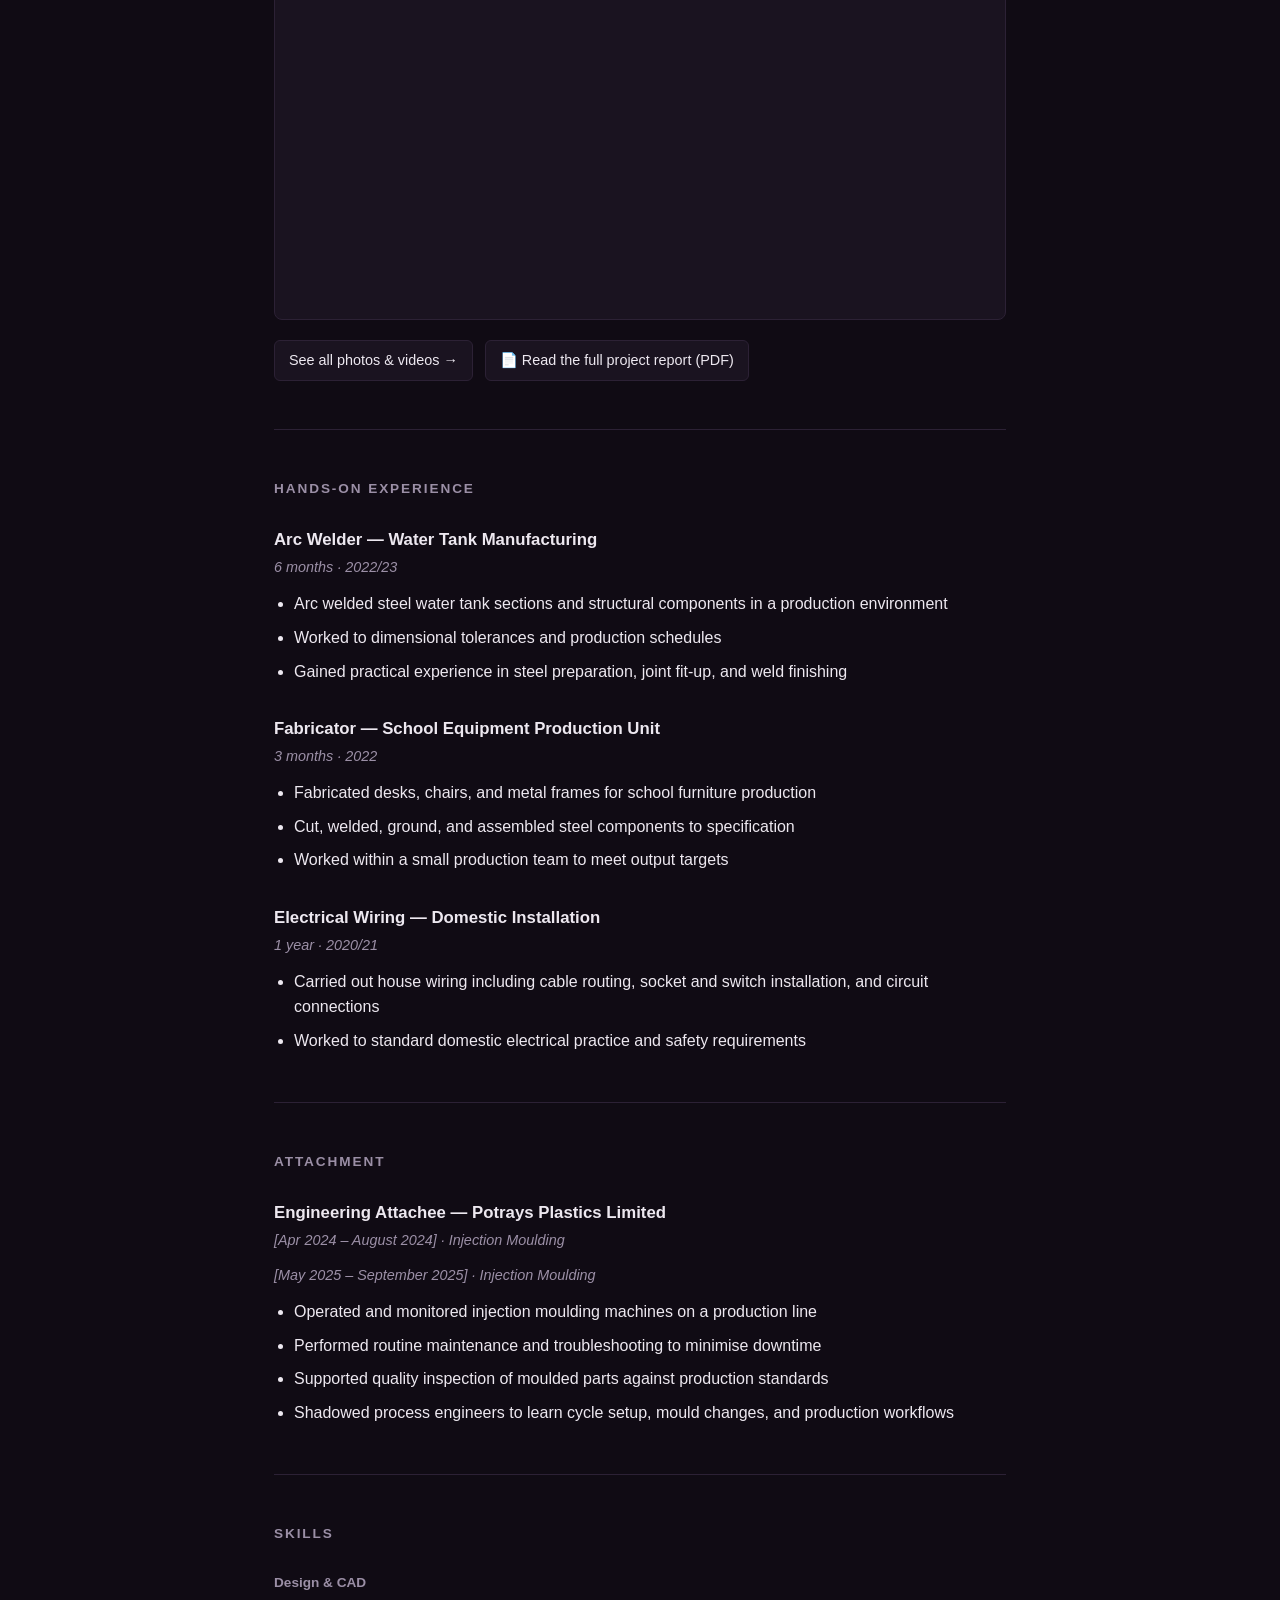
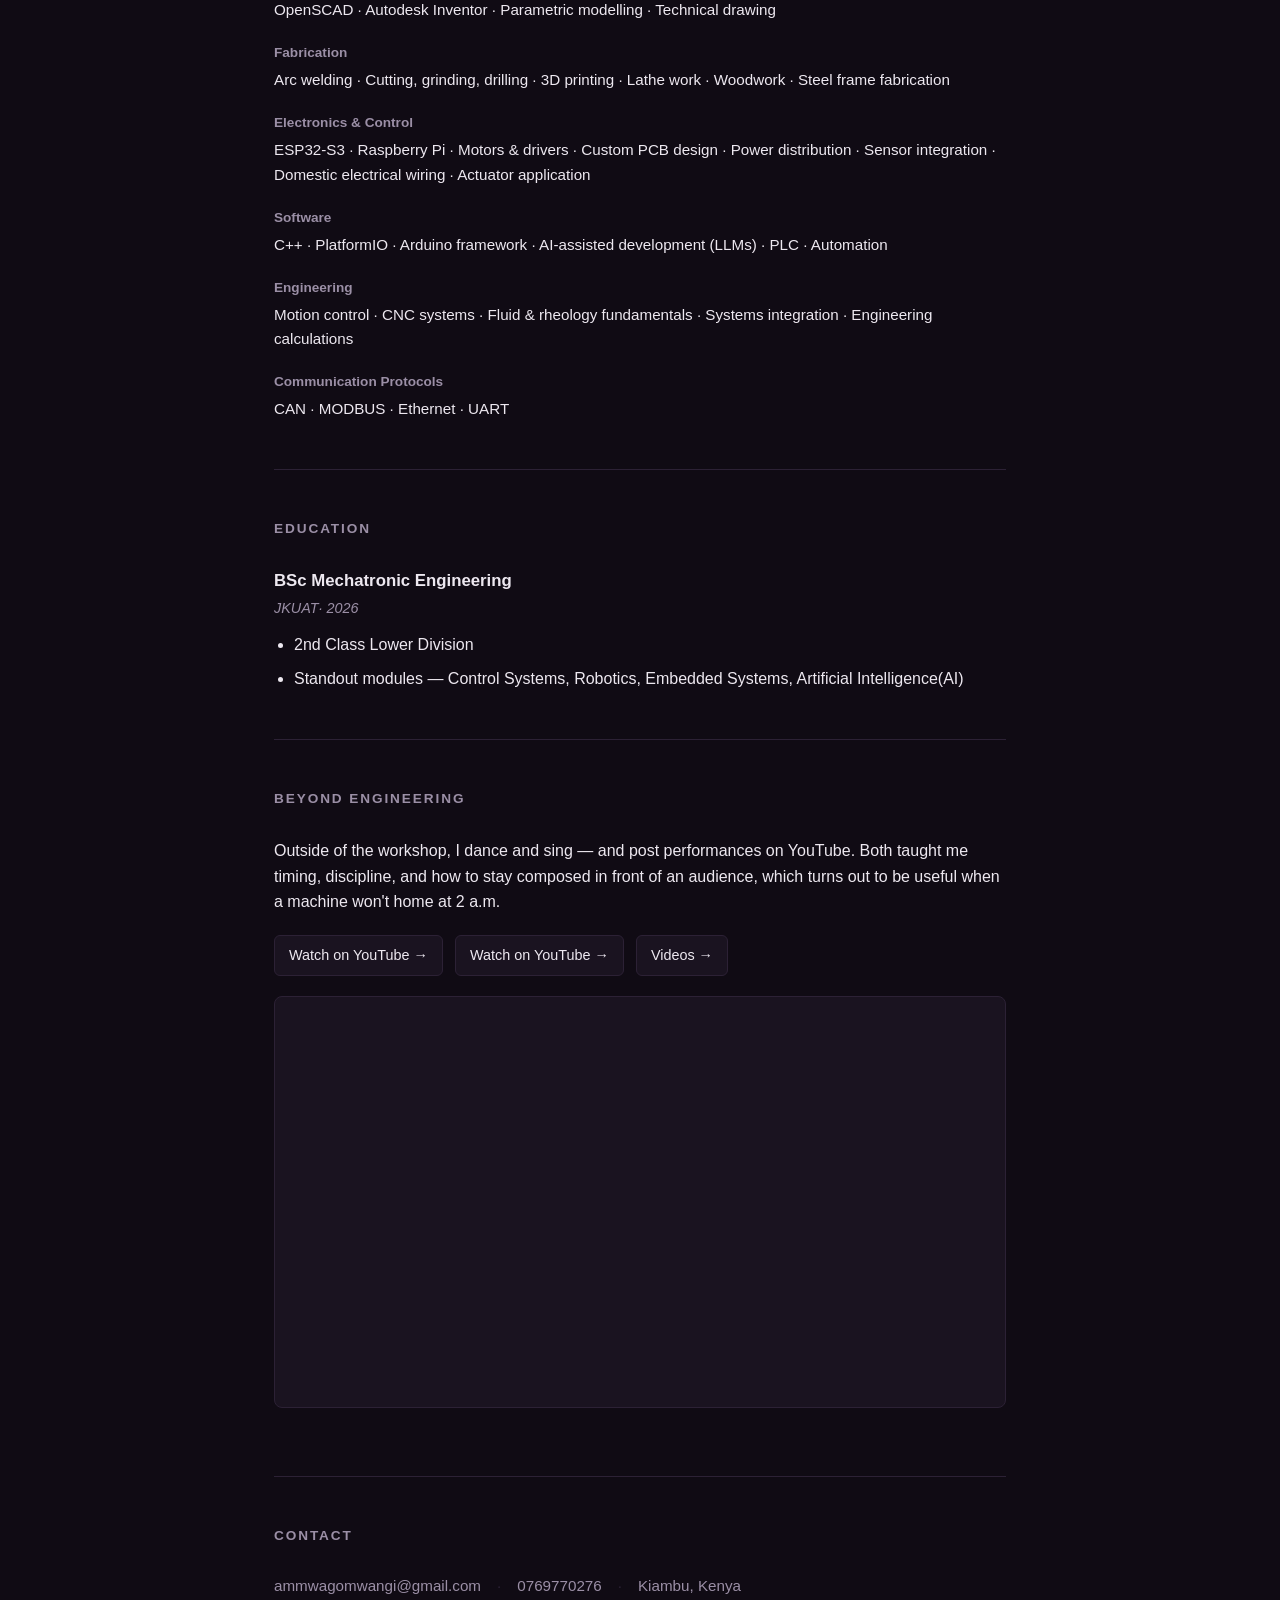
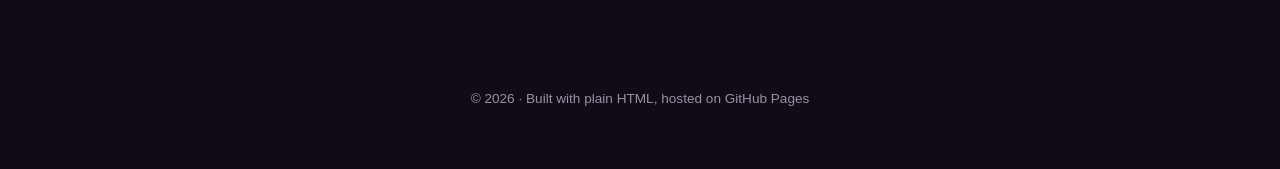
==== commit 11427a08: "Update index.html" ====
--- a/index.html
+++ b/index.html
@@ -178,9 +178,14 @@
     <h2>Beyond Engineering</h2>
     <p>Outside of the workshop, I dance and sing — and post performances on YouTube. Both taught me timing, discipline, and how to stay composed in front of an audience, which turns out to be useful when a machine won't home at 2 a.m.</p>
     <div class="project-links">
-      <a href="https://www.youtube.com/watch?v=da2PcmJx1p8&list=RDda2PcmJx1p8&start_radio=1&pp=ygUQdXNpbmlob2xkbWUgZG93bqAHAQ%3D%3D">Watch on YouTube →</a>
+      <a href="https://www.youtube.com/watch?v=da2PcmJx1p8">Watch on YouTube →</a>
+      <a href="https://youtu.be/fsDMKxlKTbM?si=mHFwthcf_KjmyeD1">Watch on YouTube →</a>
       <a href="https://www.tiktok.com/@managrilla">Videos →</a>
     </div>
+    <div class="video-embed">
+        <iframe width="560" height="315" src="https://www.youtube.com/embed/BKxAGB5HZpI?si=GWYn-XJWamlFnkAm" 
+          title="YouTube video player" frameborder="0" allow="accelerometer; autoplay; clipboard-write; encrypted-media; gyroscope; picture-in-picture; web-share" referrerpolicy="strict-origin-when-cross-origin" allowfullscreen></iframe>
+      </div>
   </section>
 
   <section>
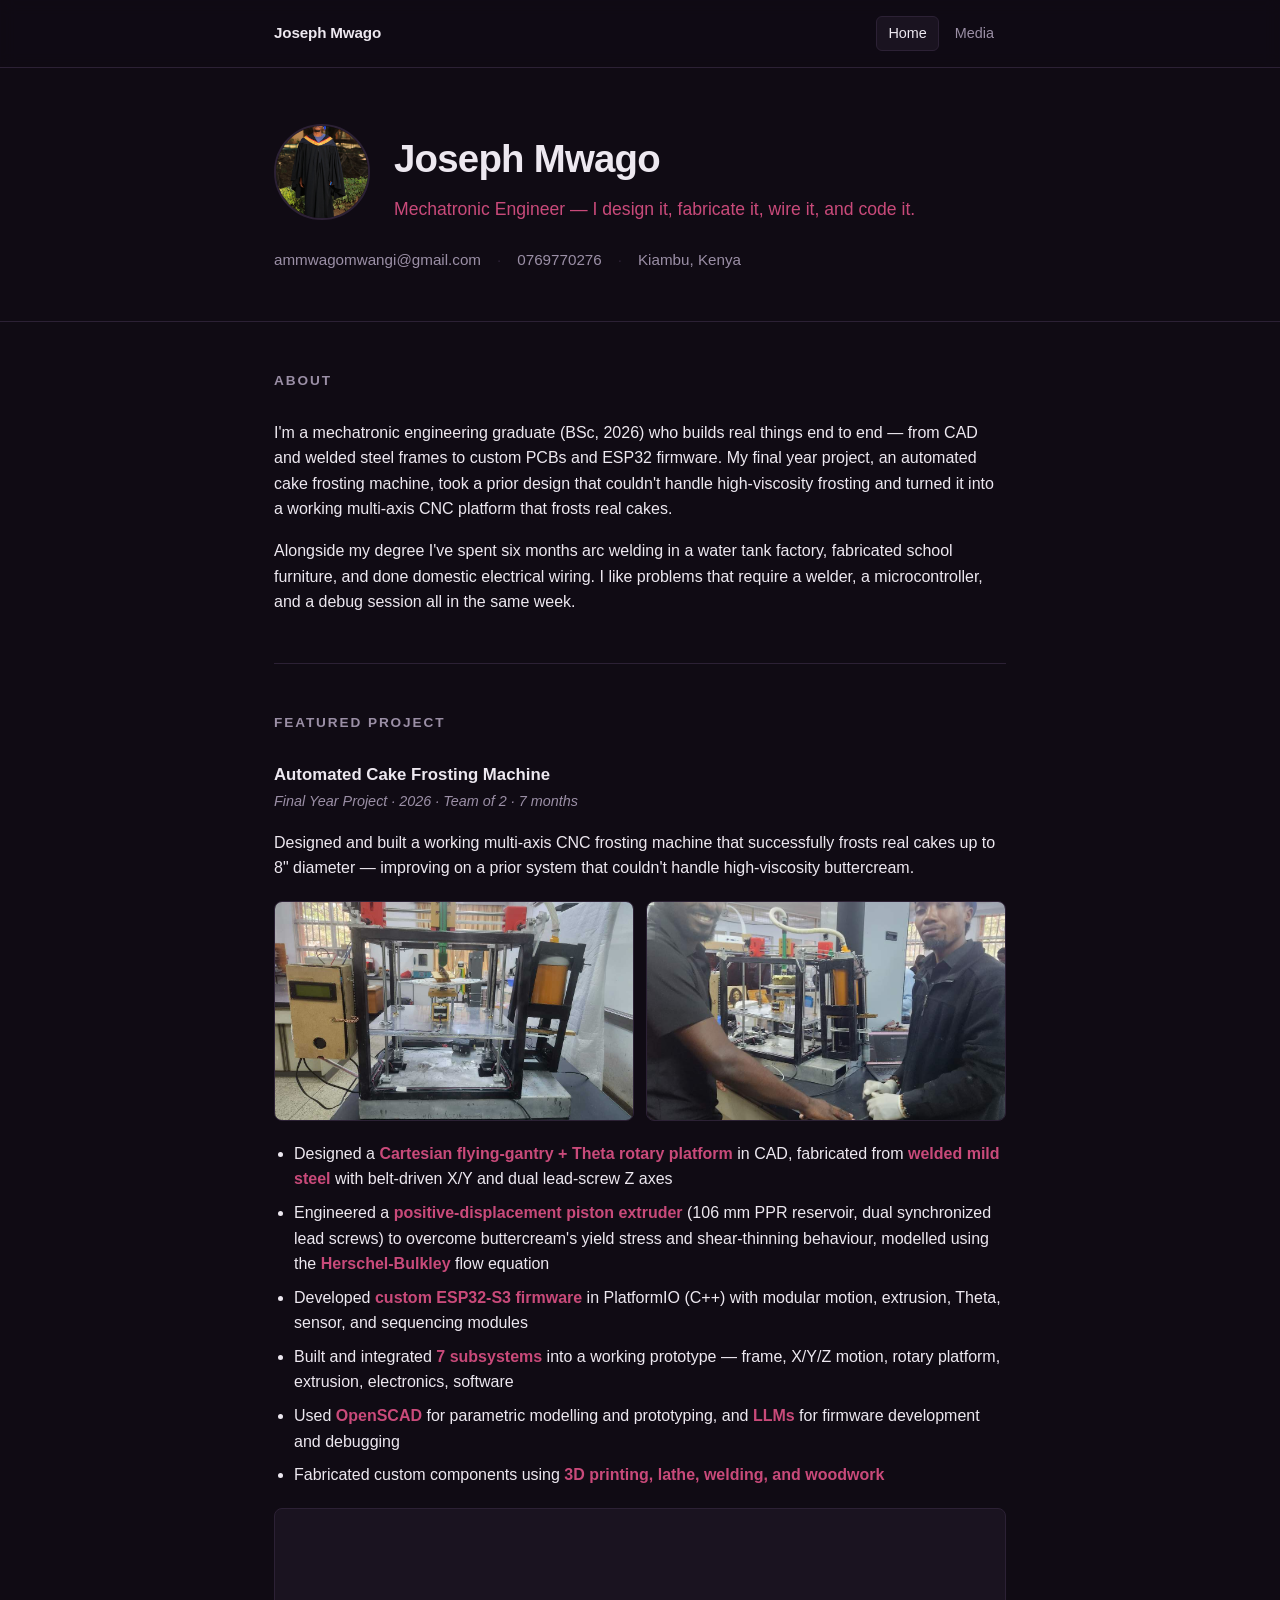
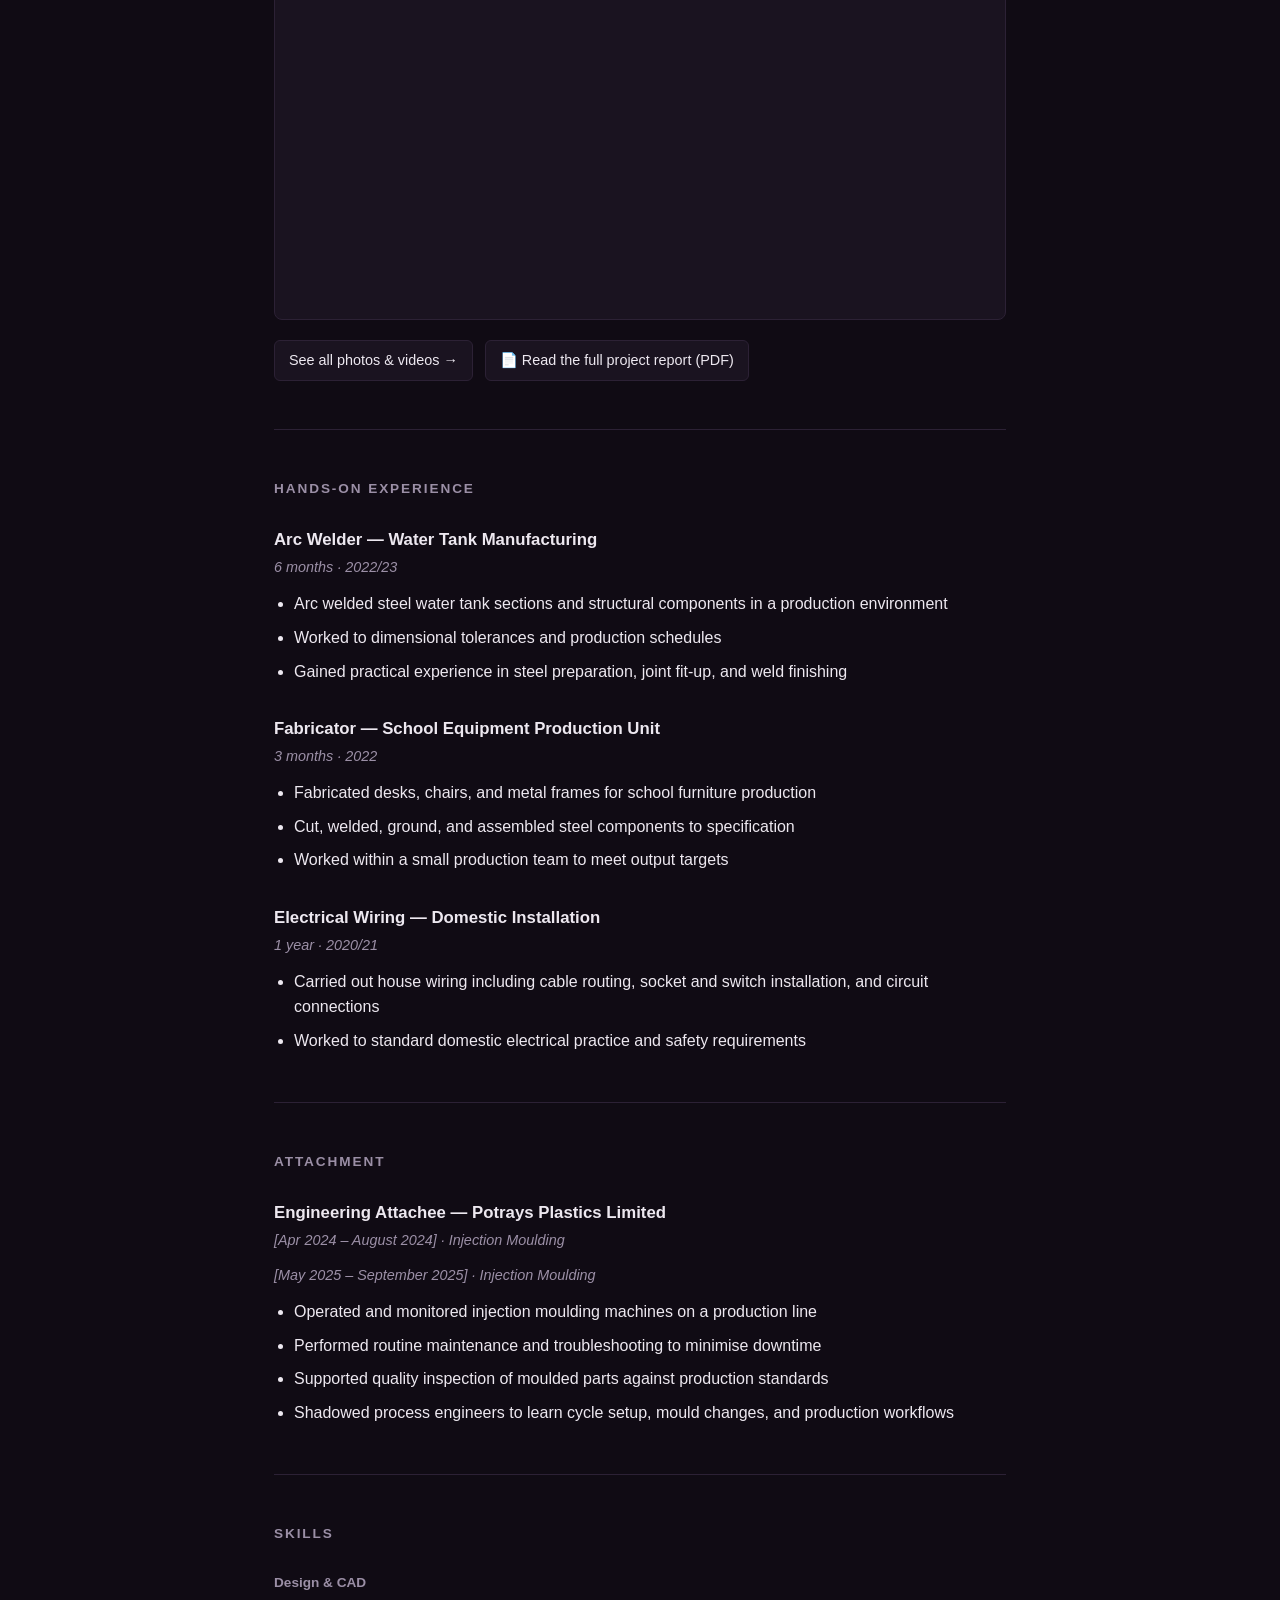
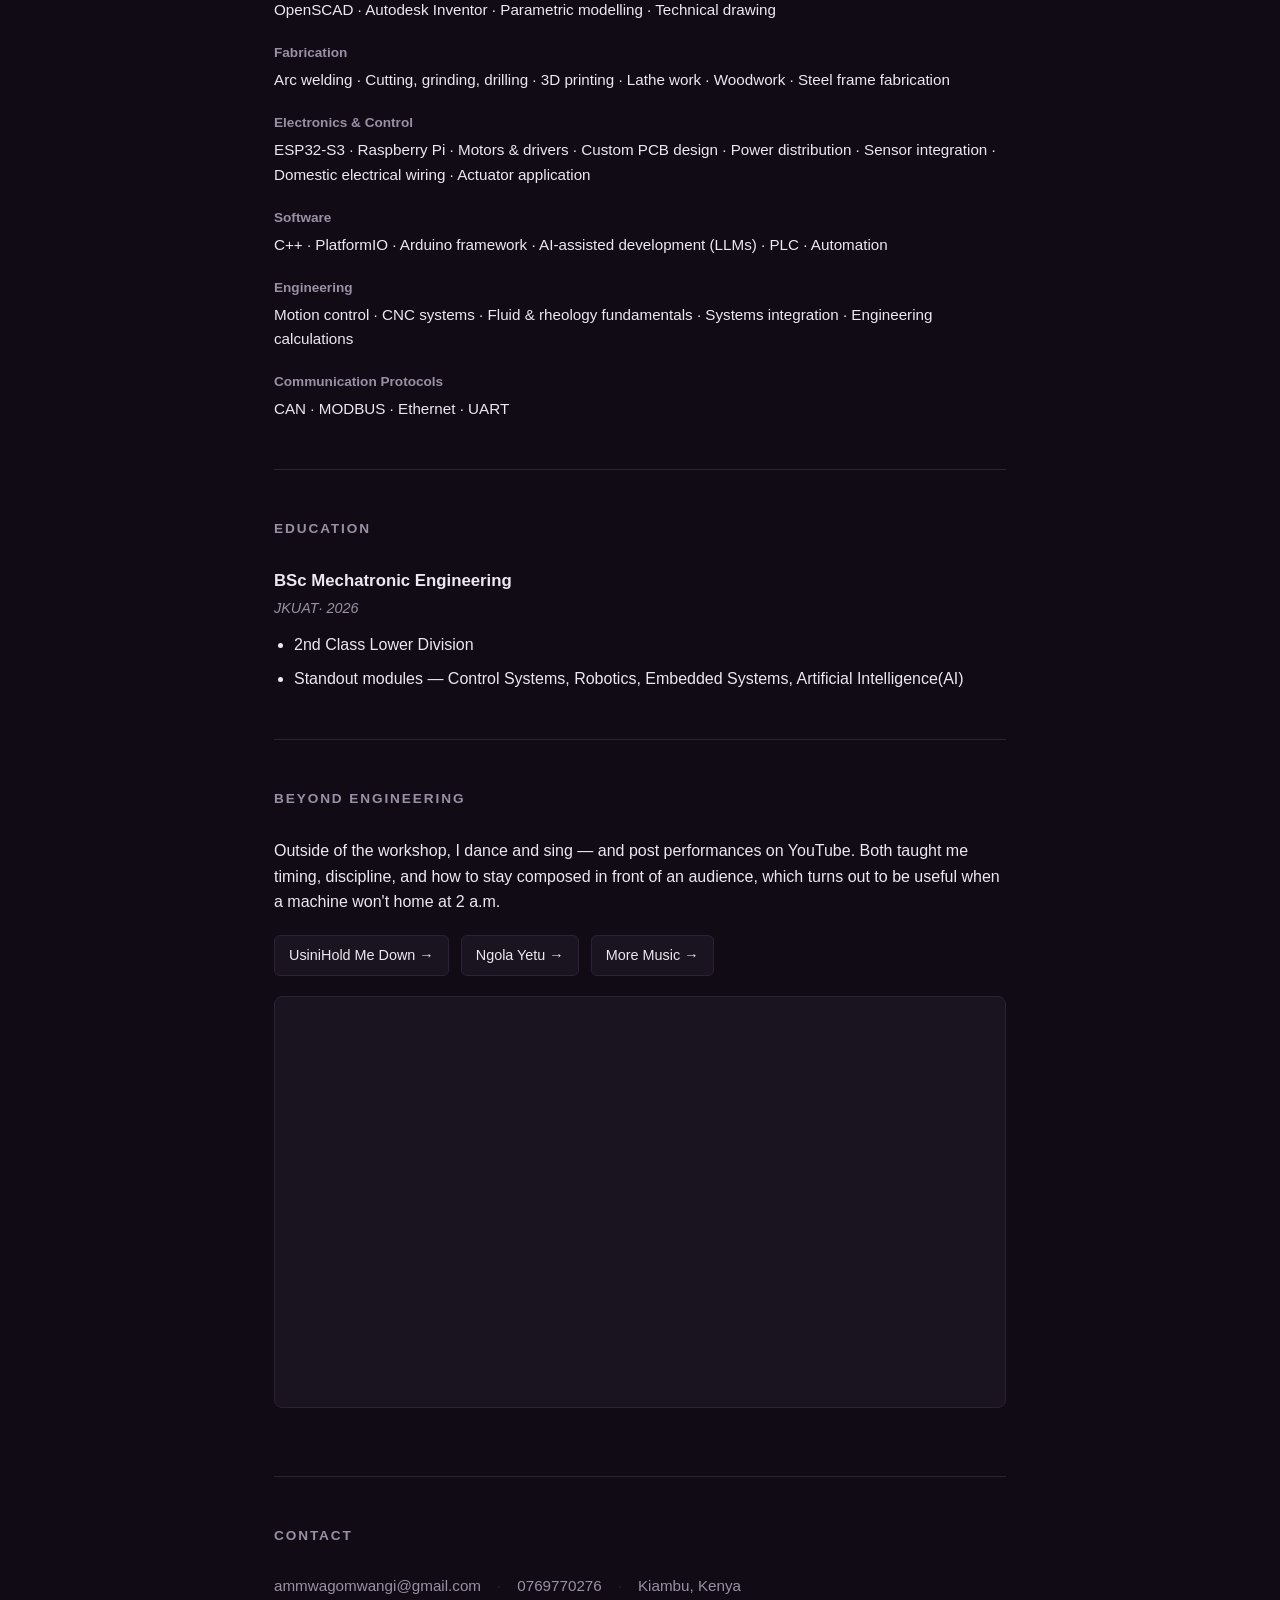
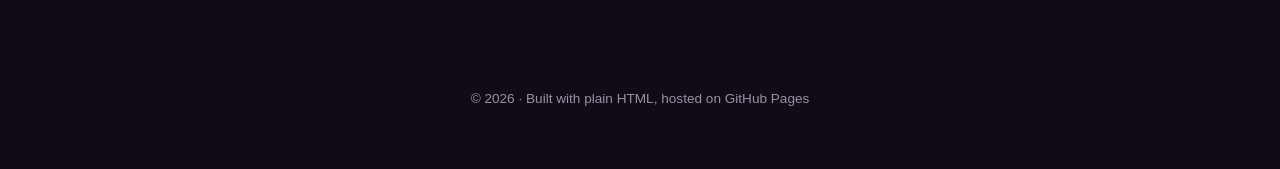
==== commit 42d8a1ea: "Update index.html" ====
--- a/index.html
+++ b/index.html
@@ -178,9 +178,9 @@
     <h2>Beyond Engineering</h2>
     <p>Outside of the workshop, I dance and sing — and post performances on YouTube. Both taught me timing, discipline, and how to stay composed in front of an audience, which turns out to be useful when a machine won't home at 2 a.m.</p>
     <div class="project-links">
-      <a href="https://www.youtube.com/watch?v=da2PcmJx1p8">Watch on YouTube →</a>
-      <a href="https://youtu.be/fsDMKxlKTbM?si=mHFwthcf_KjmyeD1">Watch on YouTube →</a>
-      <a href="https://www.tiktok.com/@managrilla">Videos →</a>
+      <a href="https://www.youtube.com/watch?v=da2PcmJx1p8">UsiniHold Me Down →</a>
+      <a href="https://youtu.be/fsDMKxlKTbM?si=mHFwthcf_KjmyeD1">Ngola Yetu →</a>
+      <a href="https://www.tiktok.com/@managrilla">More Music →</a>
     </div>
     <div class="video-embed">
         <iframe width="560" height="315" src="https://www.youtube.com/embed/BKxAGB5HZpI?si=GWYn-XJWamlFnkAm" 
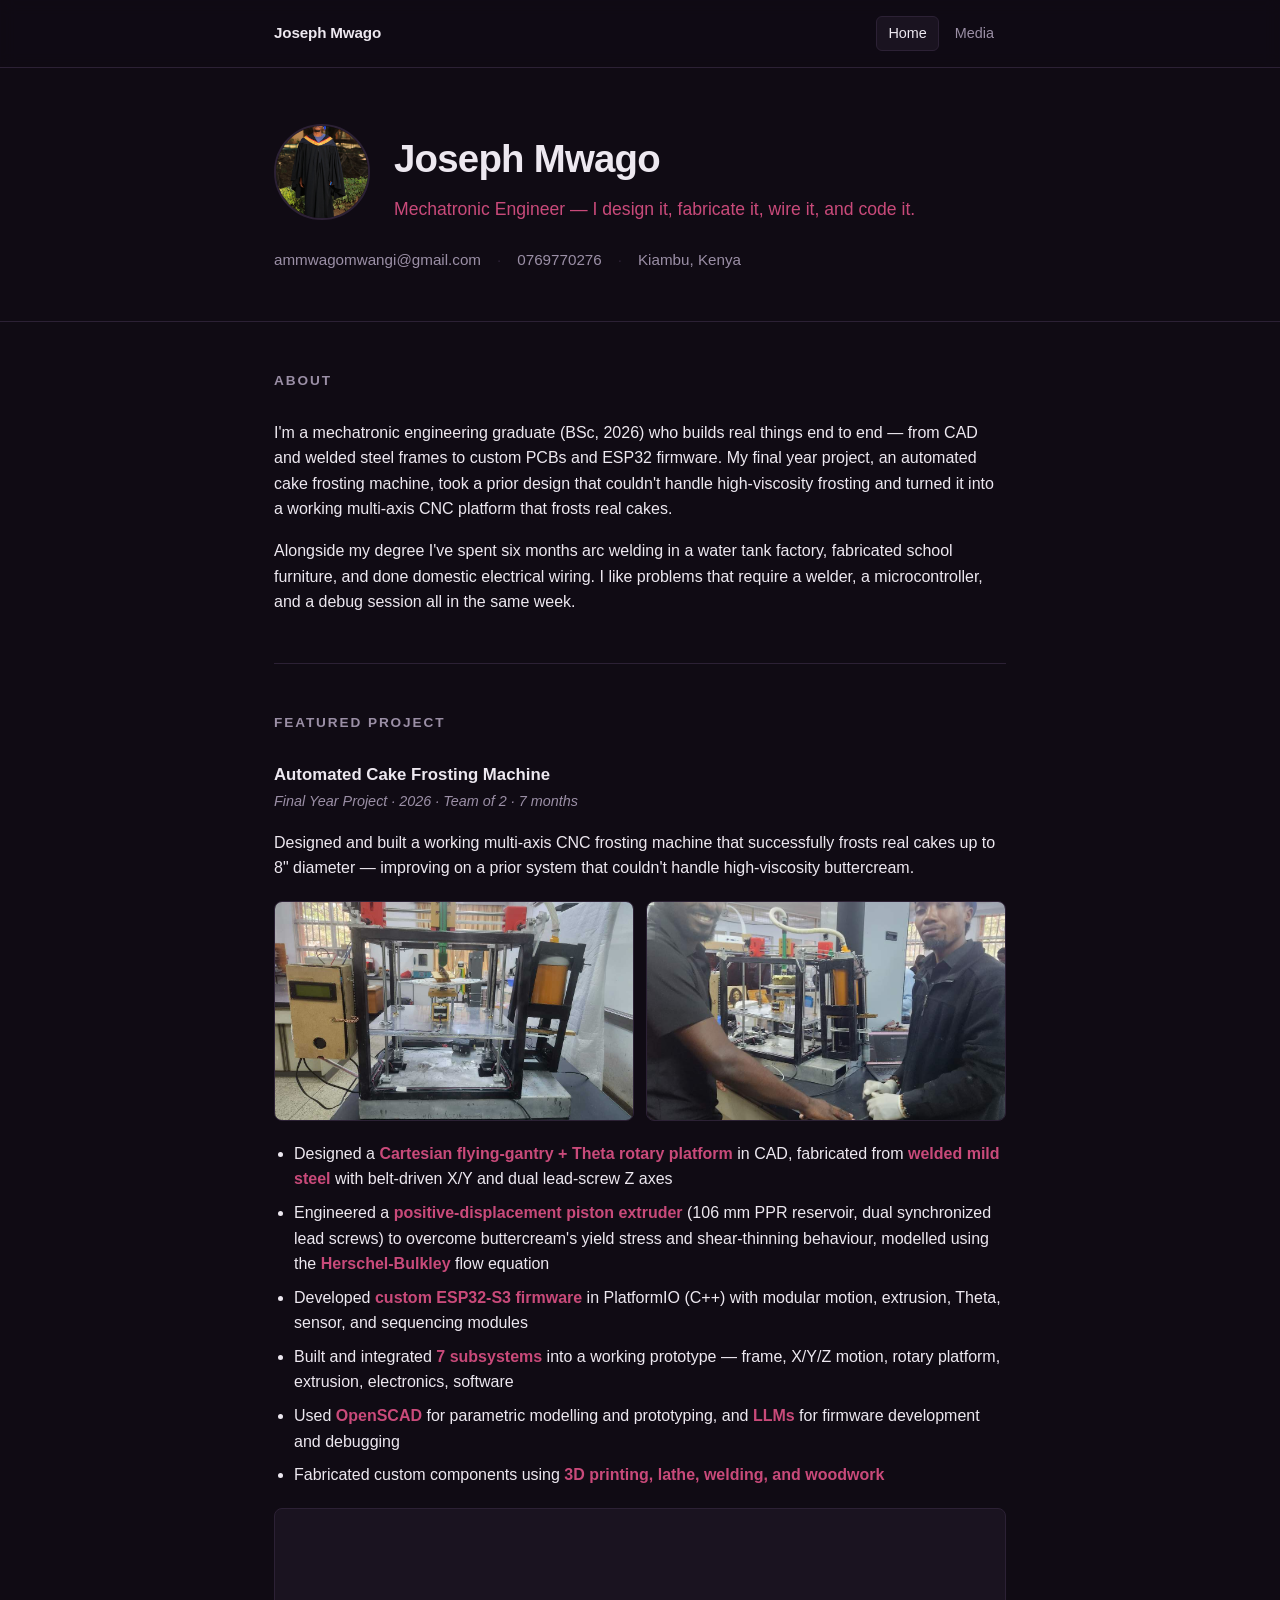
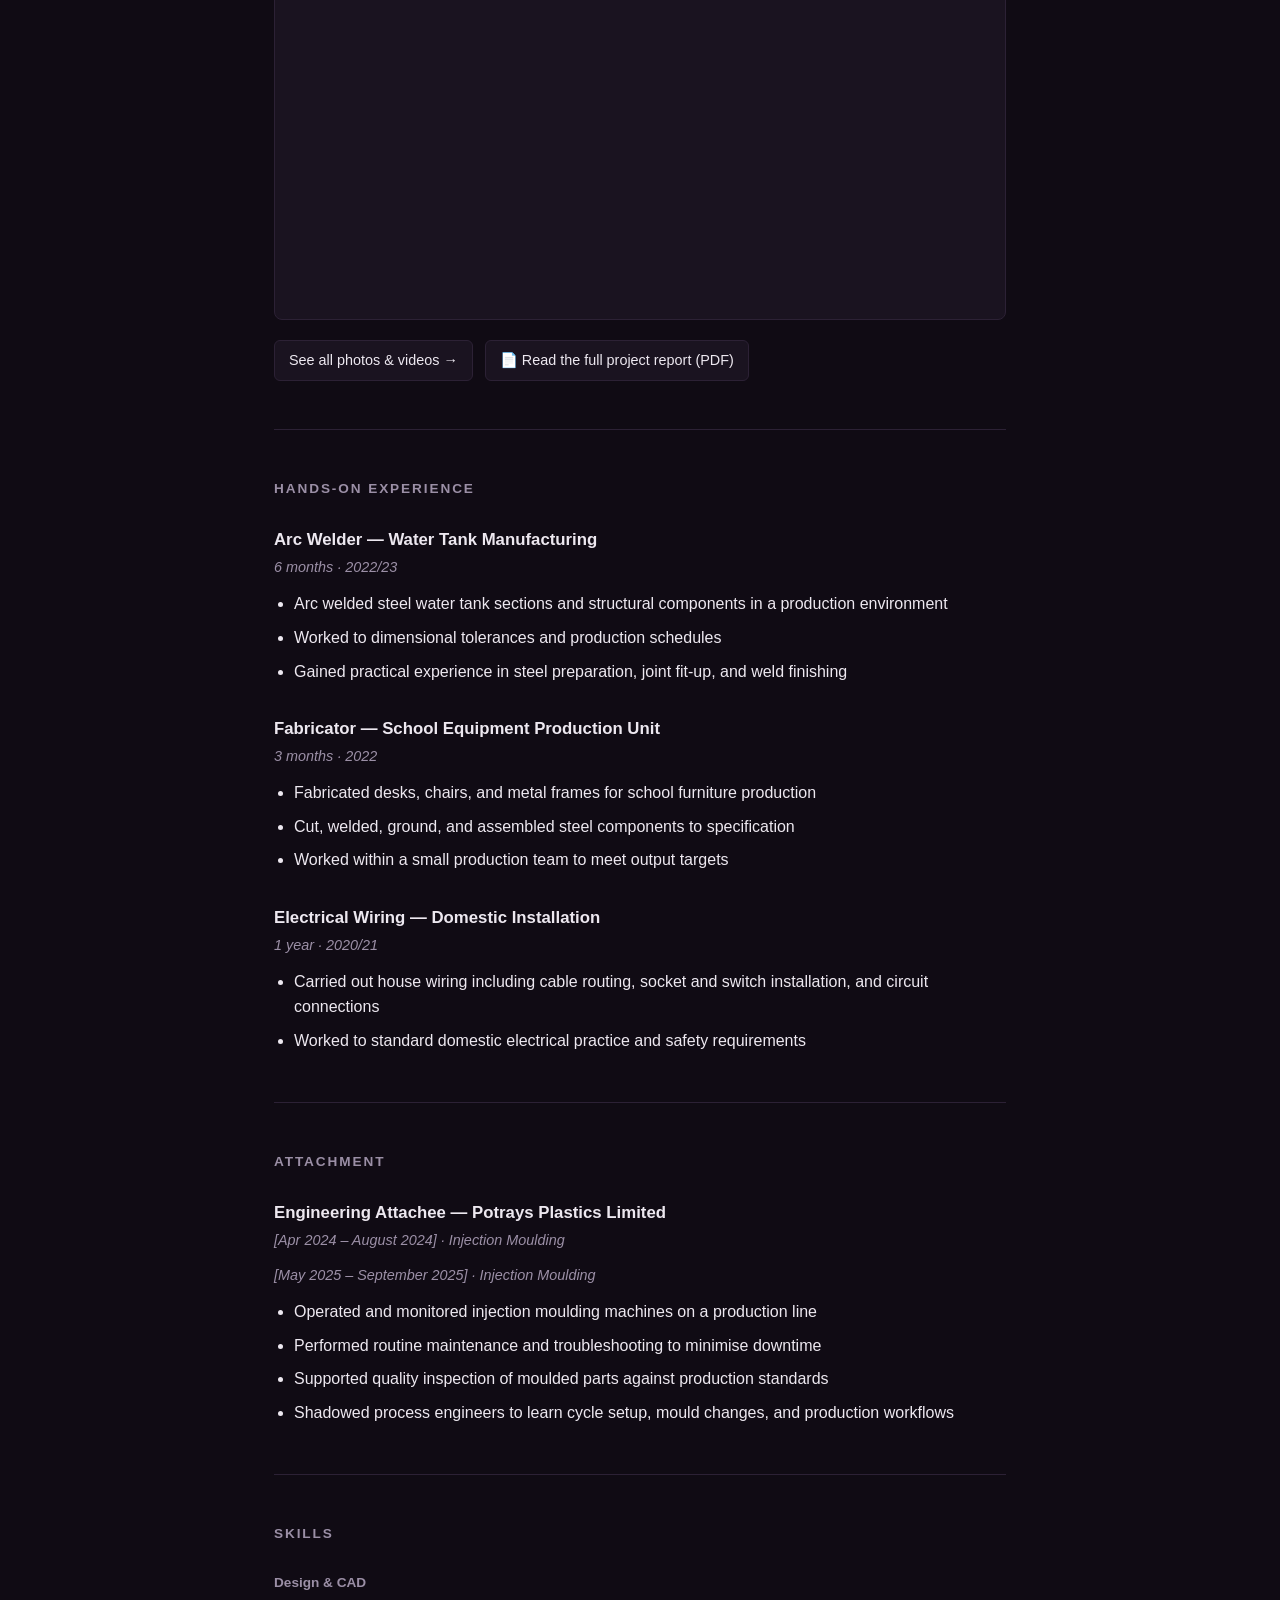
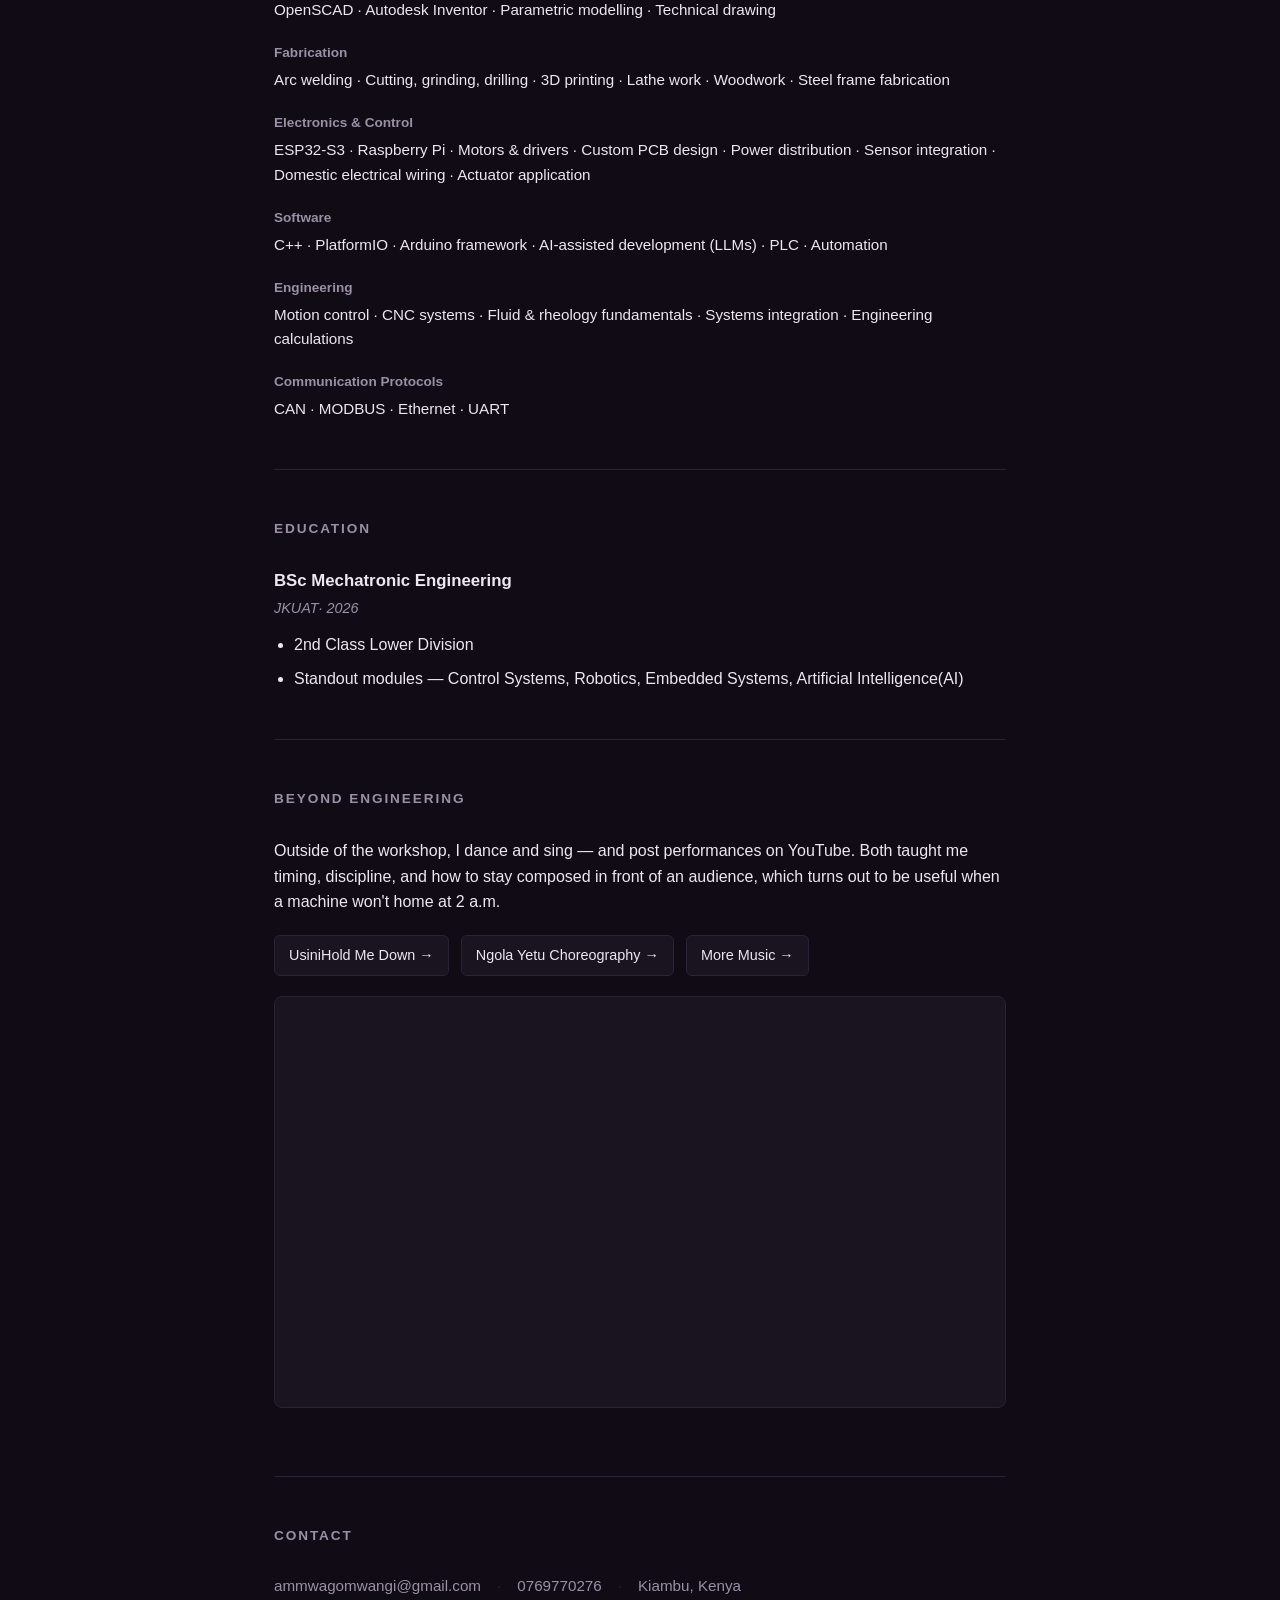
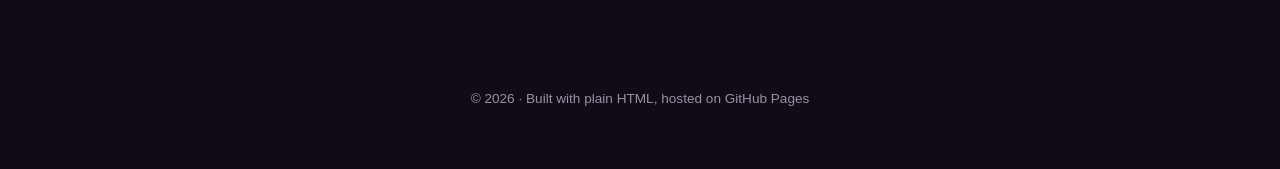
==== commit 76147aa6: "Update index.html" ====
--- a/index.html
+++ b/index.html
@@ -179,7 +179,7 @@
     <p>Outside of the workshop, I dance and sing — and post performances on YouTube. Both taught me timing, discipline, and how to stay composed in front of an audience, which turns out to be useful when a machine won't home at 2 a.m.</p>
     <div class="project-links">
       <a href="https://www.youtube.com/watch?v=da2PcmJx1p8">UsiniHold Me Down →</a>
-      <a href="https://youtu.be/fsDMKxlKTbM?si=mHFwthcf_KjmyeD1">Ngola Yetu →</a>
+      <a href="https://youtu.be/fsDMKxlKTbM?si=mHFwthcf_KjmyeD1">Ngola Yetu Choreography →</a>
       <a href="https://www.tiktok.com/@managrilla">More Music →</a>
     </div>
     <div class="video-embed">
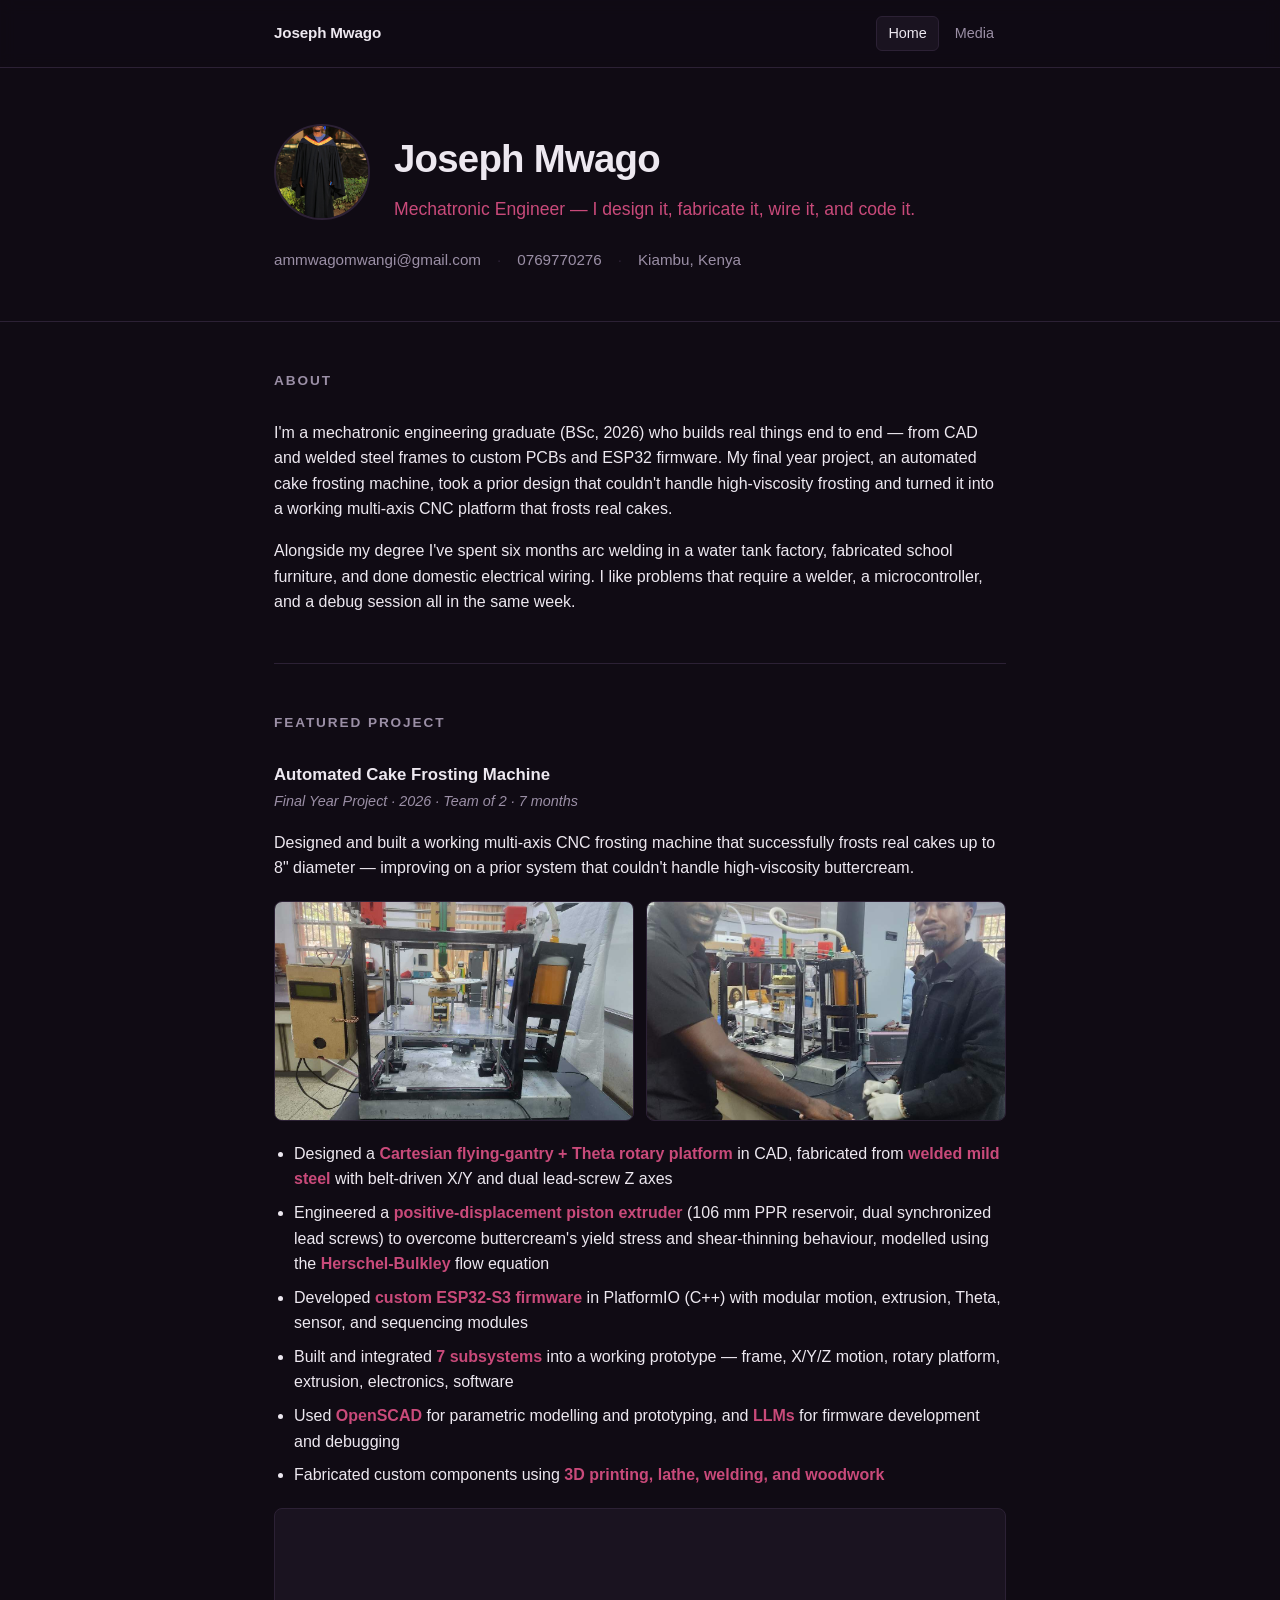
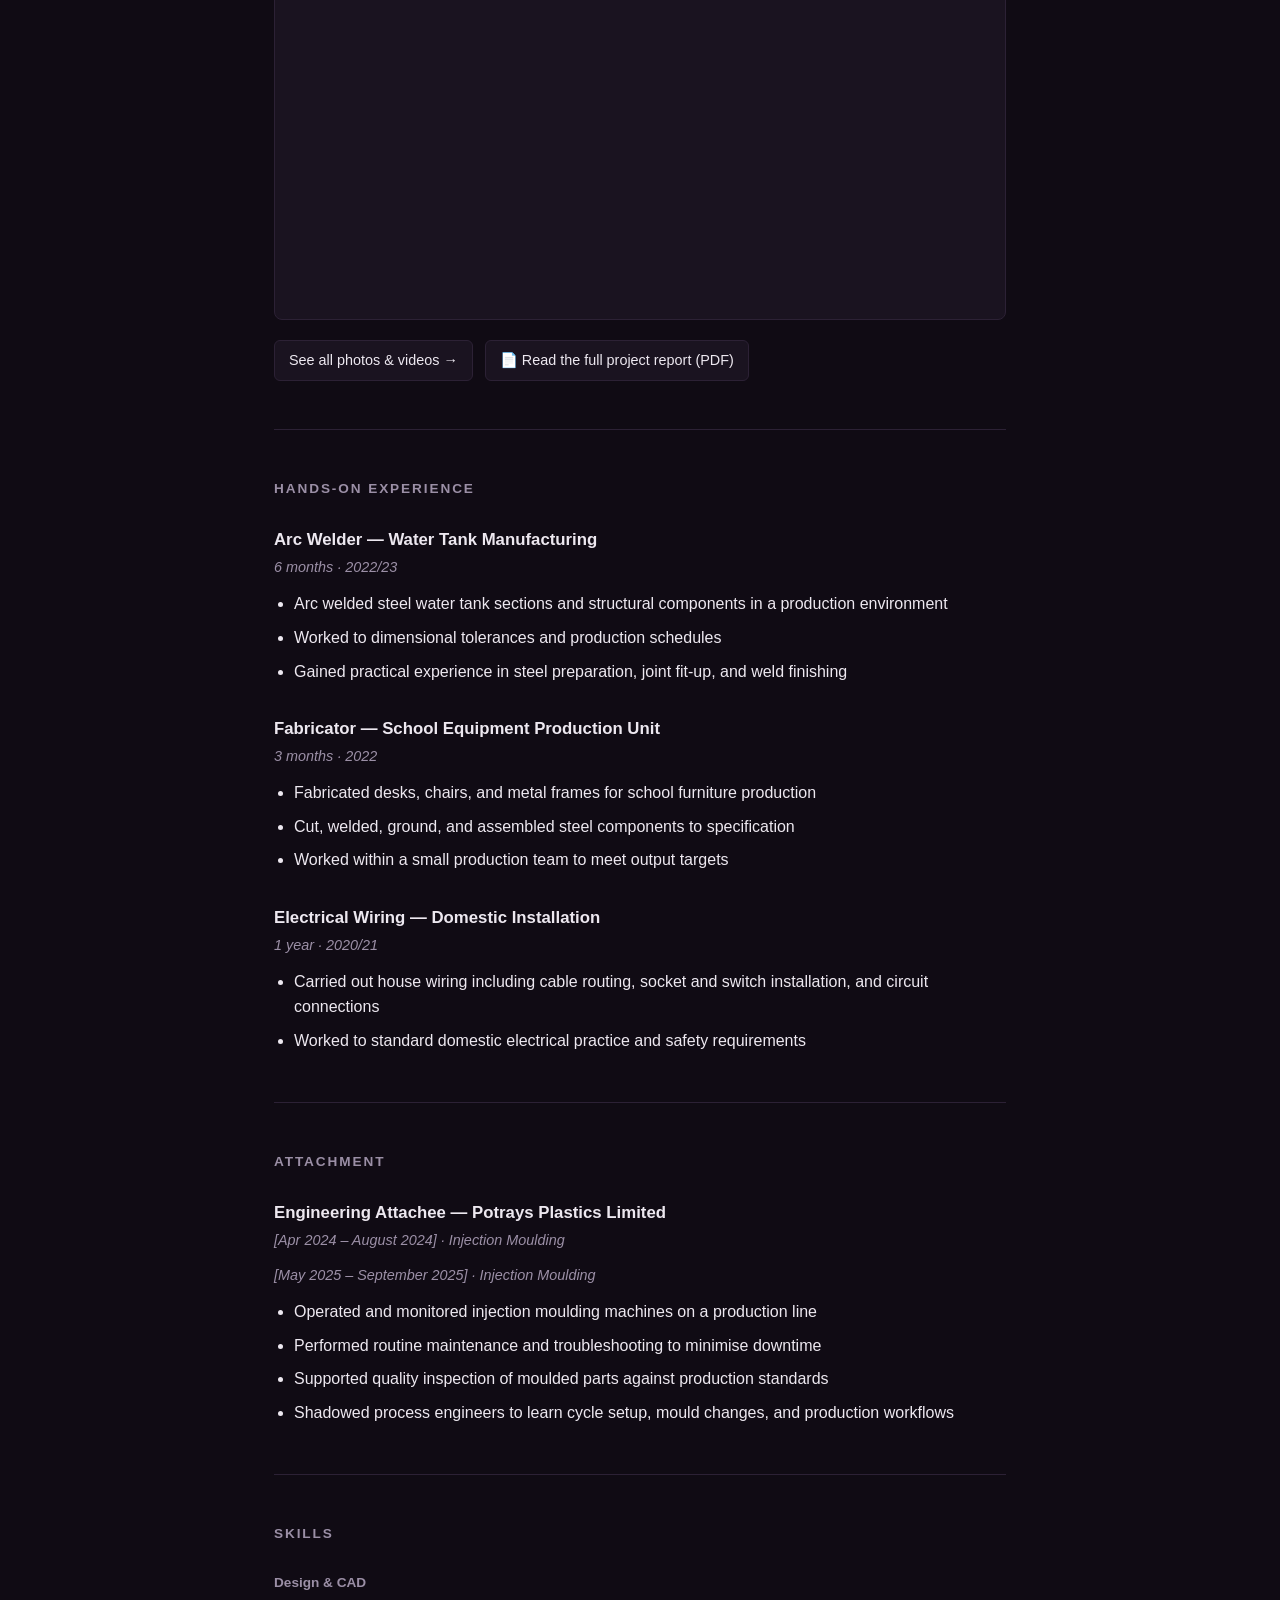
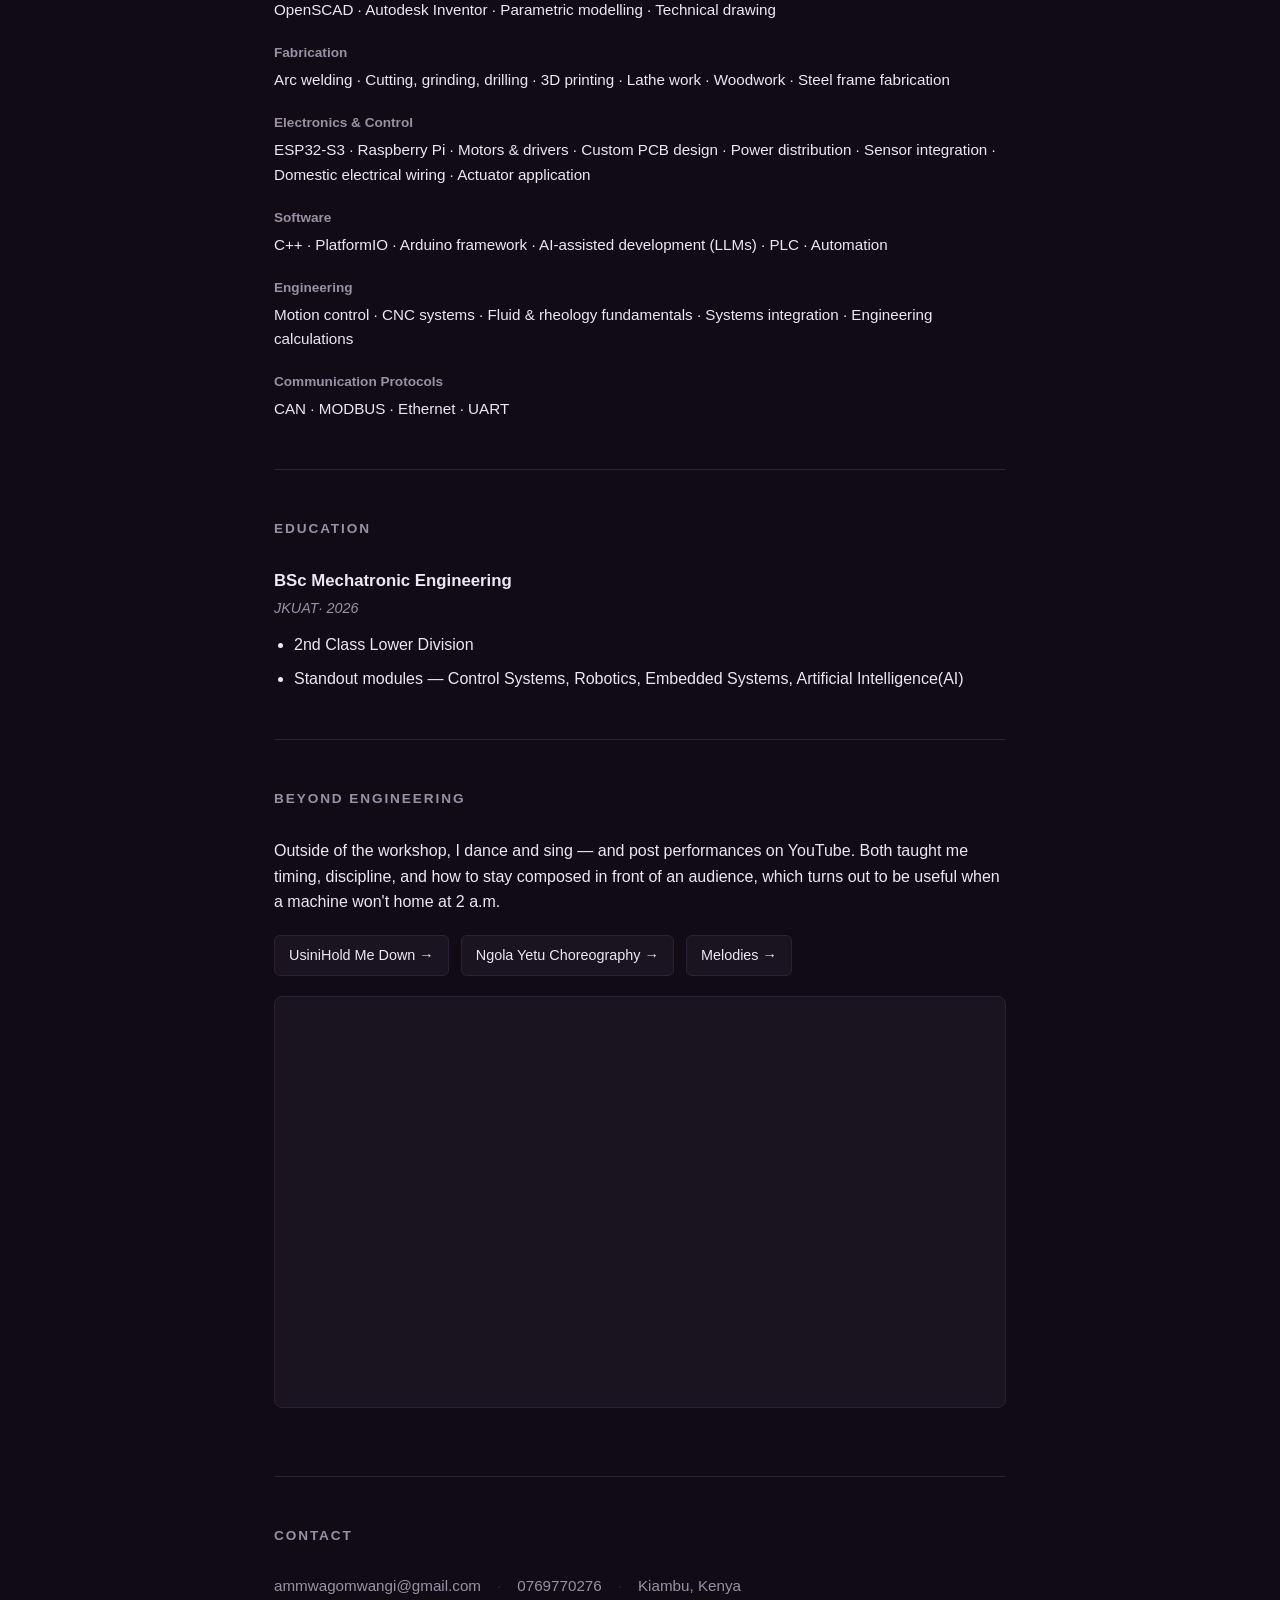
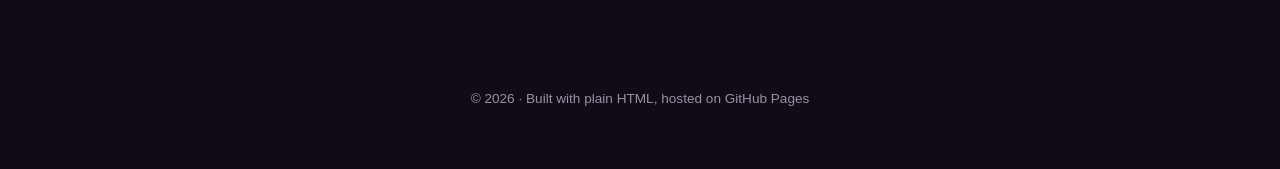
==== commit be52ee2f: "Update index.html" ====
--- a/index.html
+++ b/index.html
@@ -180,7 +180,7 @@
     <div class="project-links">
       <a href="https://www.youtube.com/watch?v=da2PcmJx1p8">UsiniHold Me Down →</a>
       <a href="https://youtu.be/fsDMKxlKTbM?si=mHFwthcf_KjmyeD1">Ngola Yetu Choreography →</a>
-      <a href="https://www.tiktok.com/@managrilla">More Music →</a>
+      <a href="https://www.tiktok.com/@managrilla">Melodies →</a>
     </div>
     <div class="video-embed">
         <iframe width="560" height="315" src="https://www.youtube.com/embed/BKxAGB5HZpI?si=GWYn-XJWamlFnkAm" 
